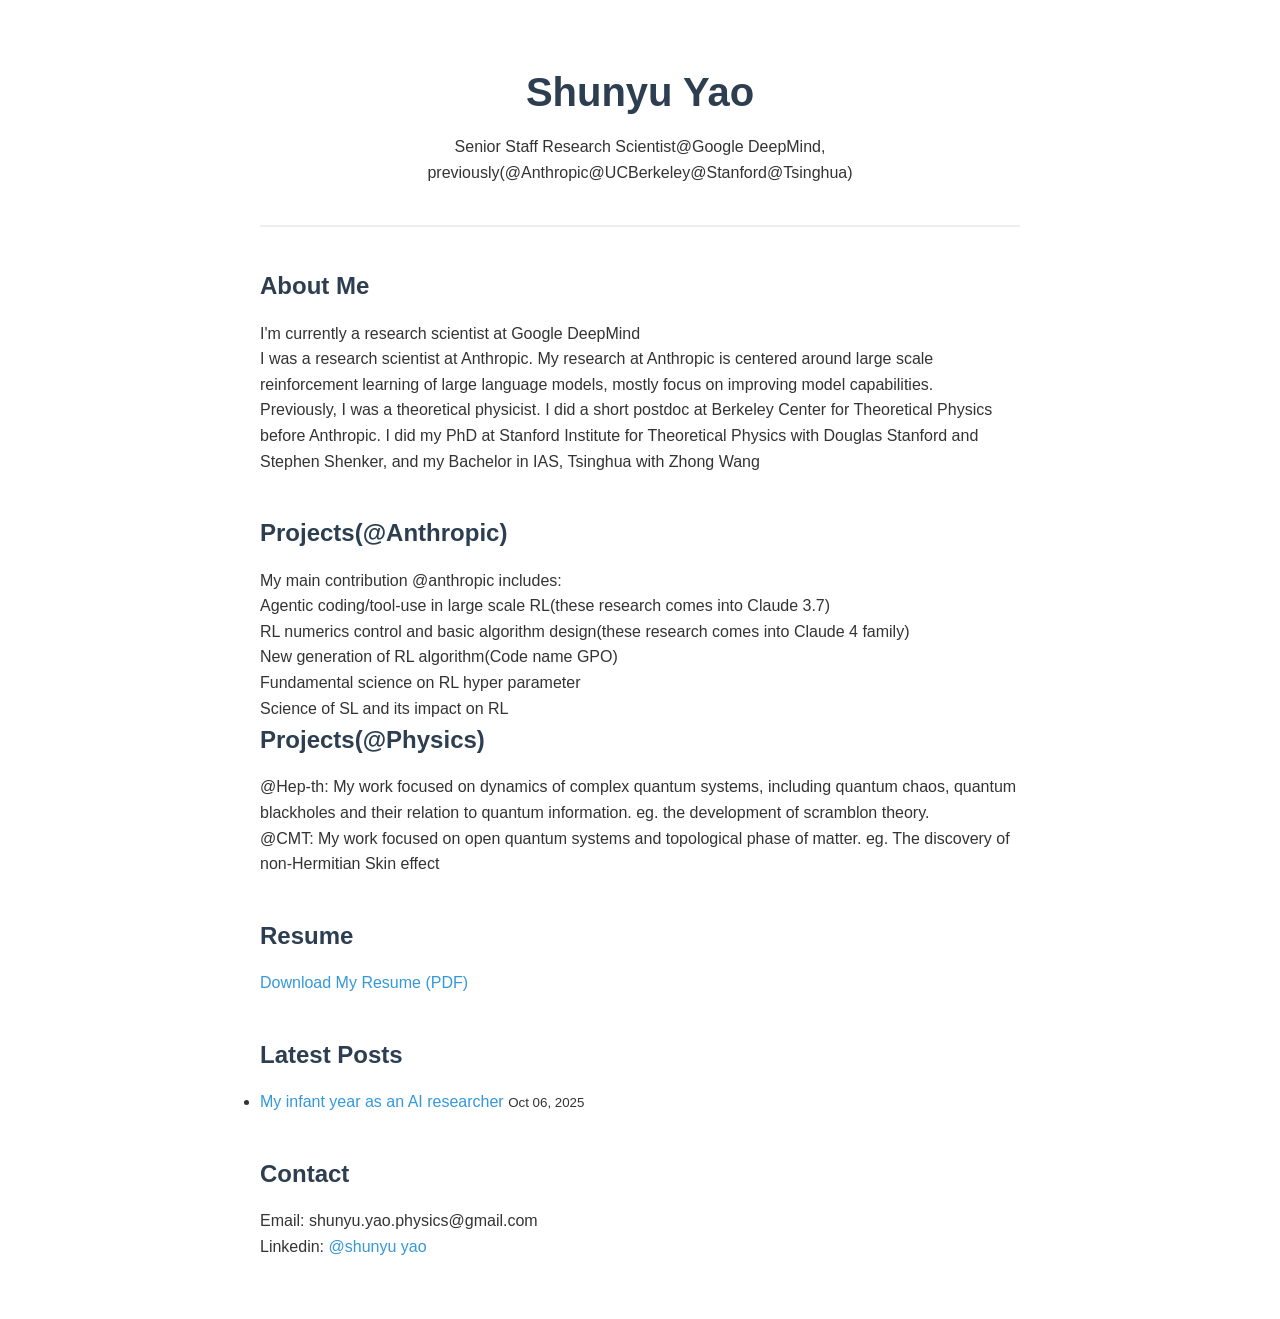
==== index.html @ c440a8b3 "Update index.html" ====
<!DOCTYPE html>
<html lang="en">
<head>
    <meta charset="UTF-8">
    <meta name="viewport" content="width=device-width, initial-scale=1.0">
    <title>Shunyu Yao - Personal Website</title>
    <link rel="stylesheet" href="style.css">
</head>
<body>
    <header>
        <h1>Shunyu Yao</h1>
        <p>Senior Staff Research Scientist@Google DeepMind, previously(@Anthropic@UCBerkeley@Stanford@Tsinghua)</p>
    </header>
    
    <main>
        <section id="about">
            <h2>About Me</h2>
            <p>I'm currently a research scientist at Google DeepMind </p>
            <p>I was a research scientist at Anthropic. My research at Anthropic is centered around large scale reinforcement learning of large language models, mostly focus on improving model capabilities. </p>
            <p>Previously, I was a theoretical physicist. I did a short postdoc at Berkeley Center for Theoretical Physics before Anthropic. I did my PhD at Stanford Institute for Theoretical Physics with Douglas Stanford and Stephen Shenker, and my Bachelor in IAS, Tsinghua with Zhong Wang </p>
        </section>
        
        <section id="projects">
            <h2>Projects(@Anthropic)</h2>
            <p>My main contribution @anthropic includes:</p>
            <p>Agentic coding/tool-use in large scale RL(these research comes into Claude 3.7)</p>
            <p>RL numerics control and basic algorithm design(these research comes into Claude 4 family)</p>
            <p>New generation of RL algorithm(Code name GPO)</p>
            <p>Fundamental science on RL hyper parameter</p>
            <p>Science of SL and its impact on RL</p>
            <h2>Projects(@Physics)</h2>
            <p>@Hep-th: My work focused on dynamics of complex quantum systems, including quantum chaos, quantum blackholes and their relation to quantum information. eg. the development of scramblon theory.</p>
            <p>@CMT: My work focused on open quantum systems and topological phase of matter. eg. The discovery of non-Hermitian Skin effect</p>
        </section>


        <section id="resume">
            <h2>Resume</h2>
            <p><a href="Shunyu_Yao_CV.pdf" download="Shunyu_Yao_CV.pdf">Download My Resume (PDF)</a></p>
        </section>

            <section id="blog">
  <h2>Latest Posts</h2>
  <ul>
    <li>
      <a href="posts/2025-10-06.html">My infant year as an AI researcher</a>
      <small>Oct 06, 2025</small>
    </li>
  </ul>
    </section>
        
        <section id="contact">
            <h2>Contact</h2>
            <p>Email: shunyu.yao.physics@gmail.com</p>
            <p>Linkedin: <a href="https://www.linkedin.com/in/shunyu-yao-204158285/">@shunyu yao</a></p>
        </section>
    </main>
</body>
</html>
---- style.css ----
* {
    margin: 0;
    padding: 0;
    box-sizing: border-box;
}

body {
    font-family: -apple-system, BlinkMacSystemFont, 'Segoe UI', Roboto, sans-serif;
    line-height: 1.6;
    color: #333;
    max-width: 800px;
    margin: 0 auto;
    padding: 20px;
}

header {
    text-align: center;
    margin-bottom: 40px;
    padding: 40px 0;
    border-bottom: 2px solid #eee;
}

header h1 {
    font-size: 2.5em;
    margin-bottom: 10px;
    color: #2c3e50;
}

section {
    margin-bottom: 40px;
}

section h2 {
    color: #2c3e50;
    margin-bottom: 15px;
    font-size: 1.5em;
}

a {
    color: #3498db;
    text-decoration: none;
}

a:hover {
    text-decoration: underline;
}
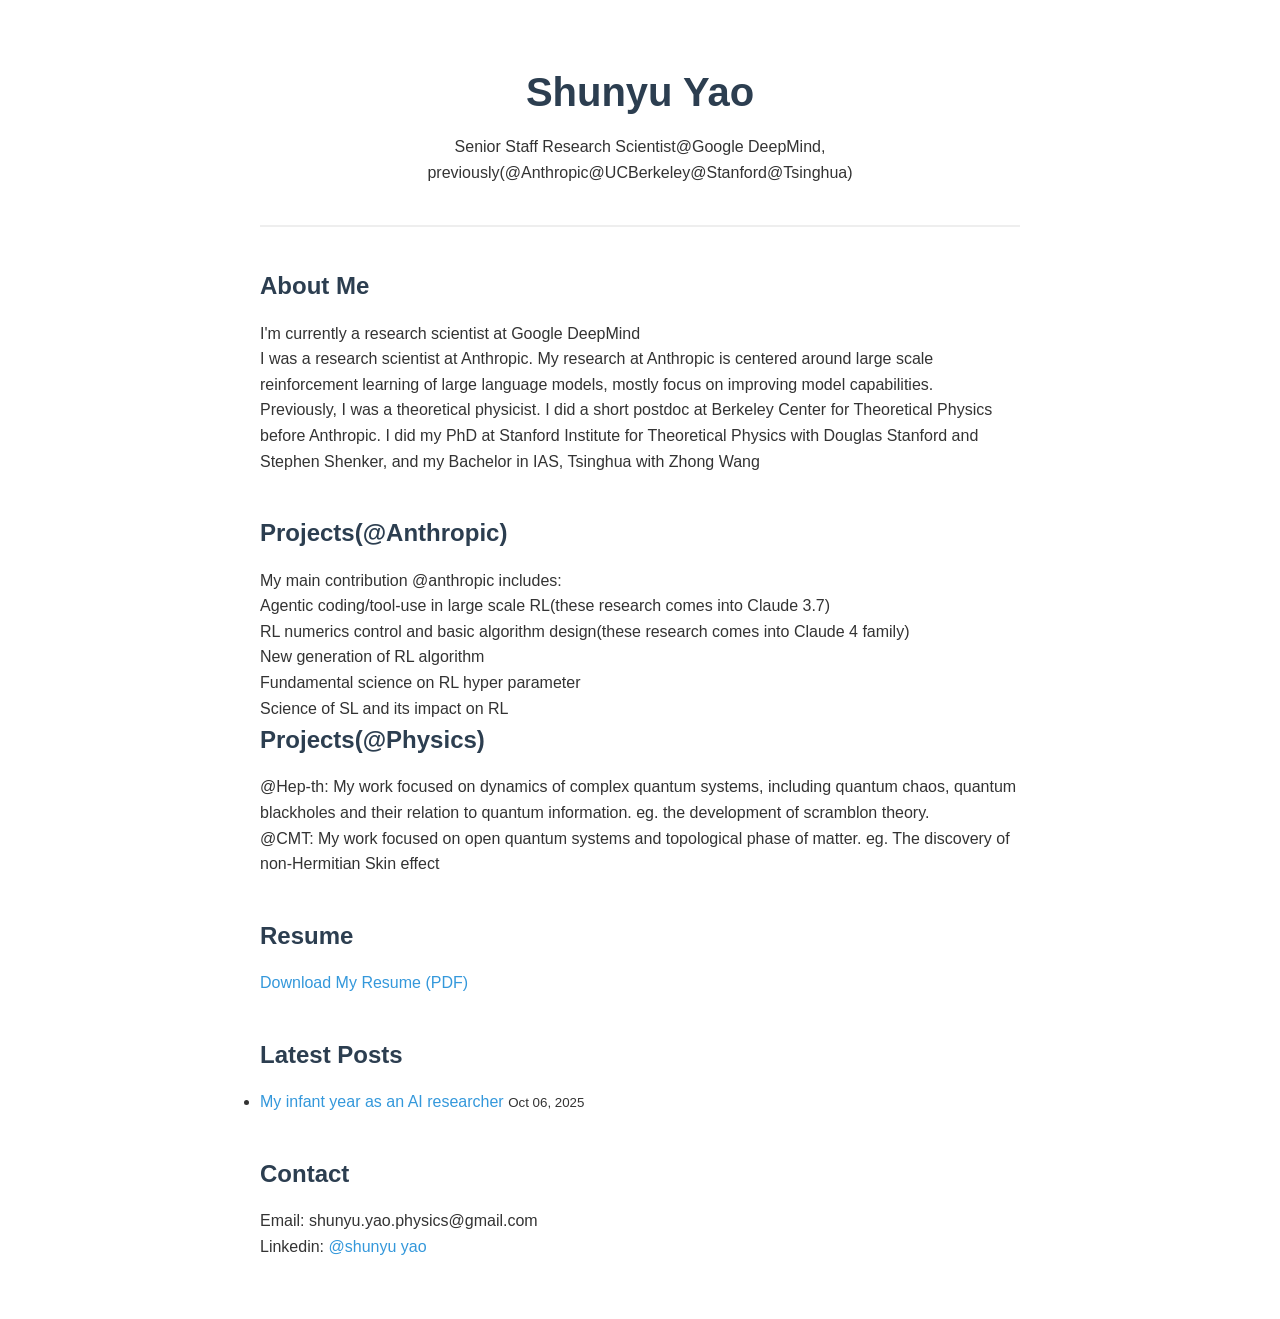
==== commit ef74bd08: "Update index.html" ====
--- a/index.html
+++ b/index.html
@@ -25,7 +25,7 @@
             <p>My main contribution @anthropic includes:</p>
             <p>Agentic coding/tool-use in large scale RL(these research comes into Claude 3.7)</p>
             <p>RL numerics control and basic algorithm design(these research comes into Claude 4 family)</p>
-            <p>New generation of RL algorithm(Code name GPO)</p>
+            <p>New generation of RL algorithm</p>
             <p>Fundamental science on RL hyper parameter</p>
             <p>Science of SL and its impact on RL</p>
             <h2>Projects(@Physics)</h2>
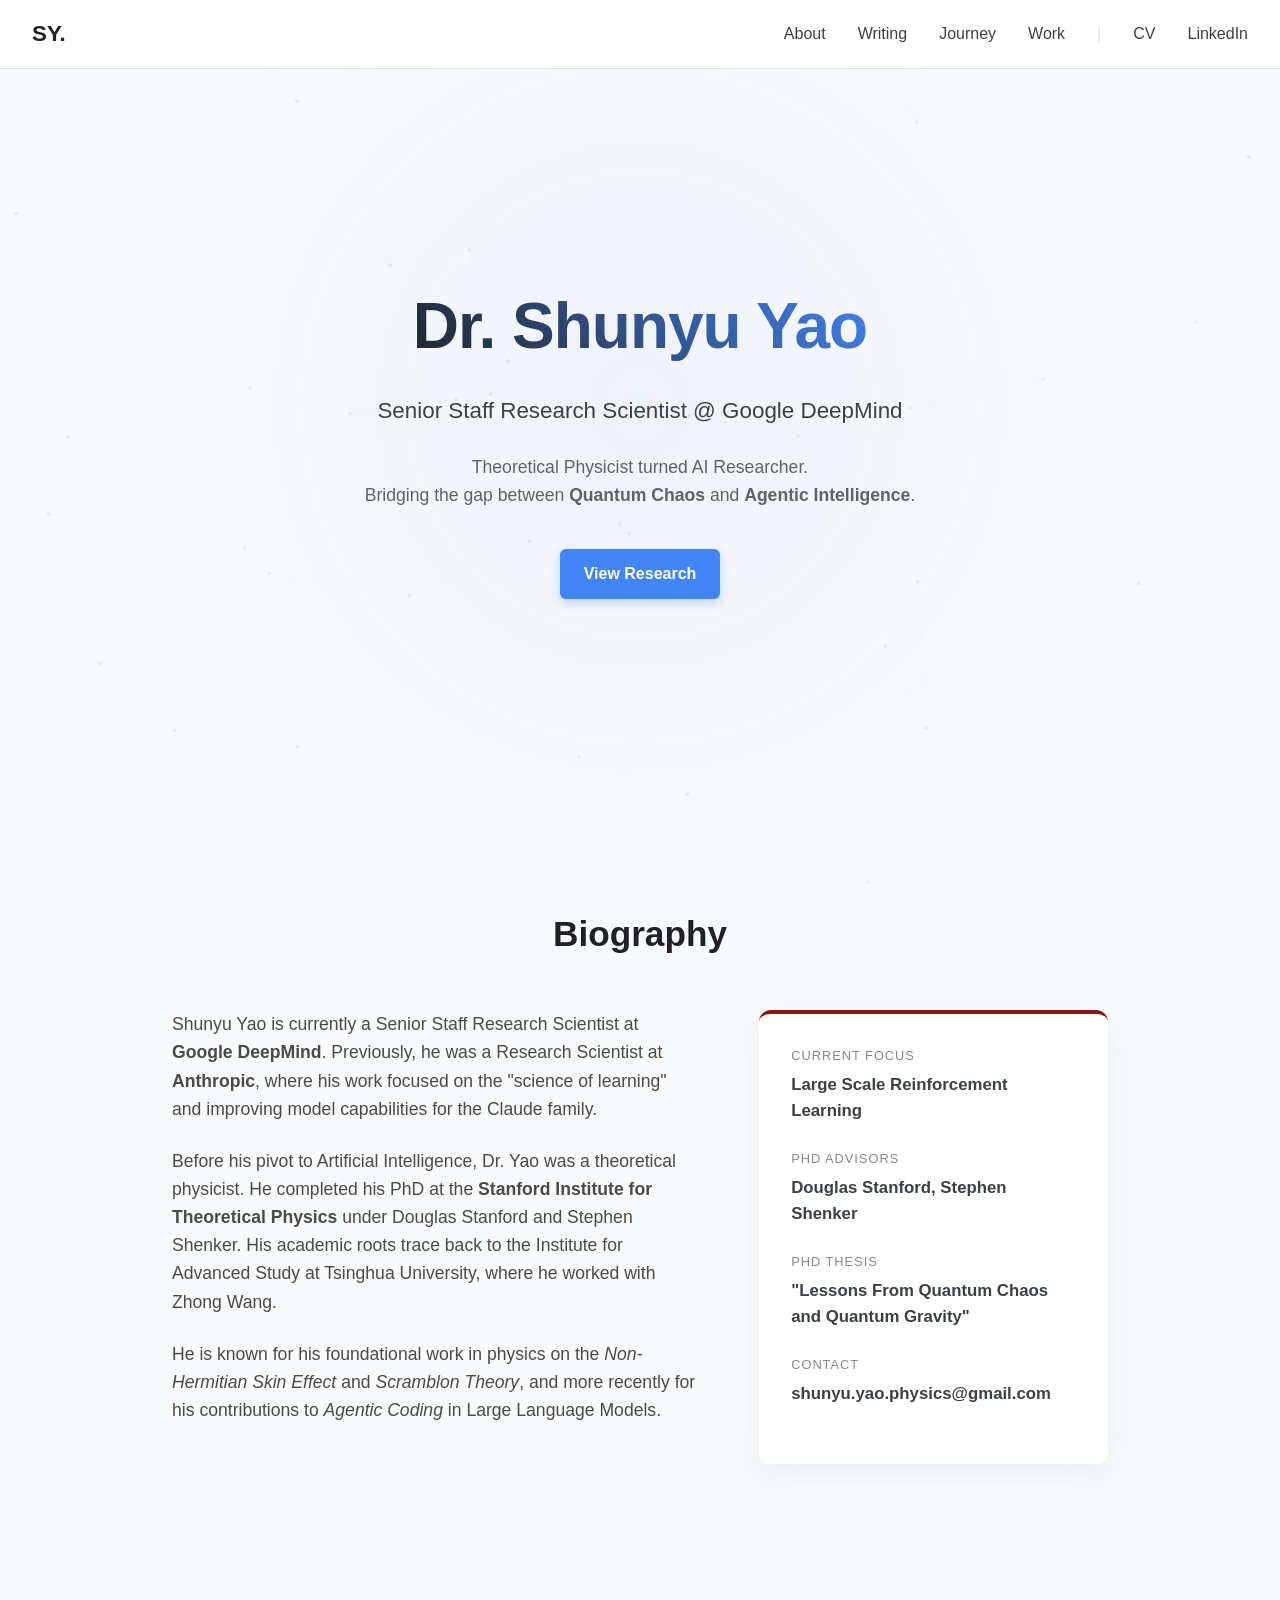
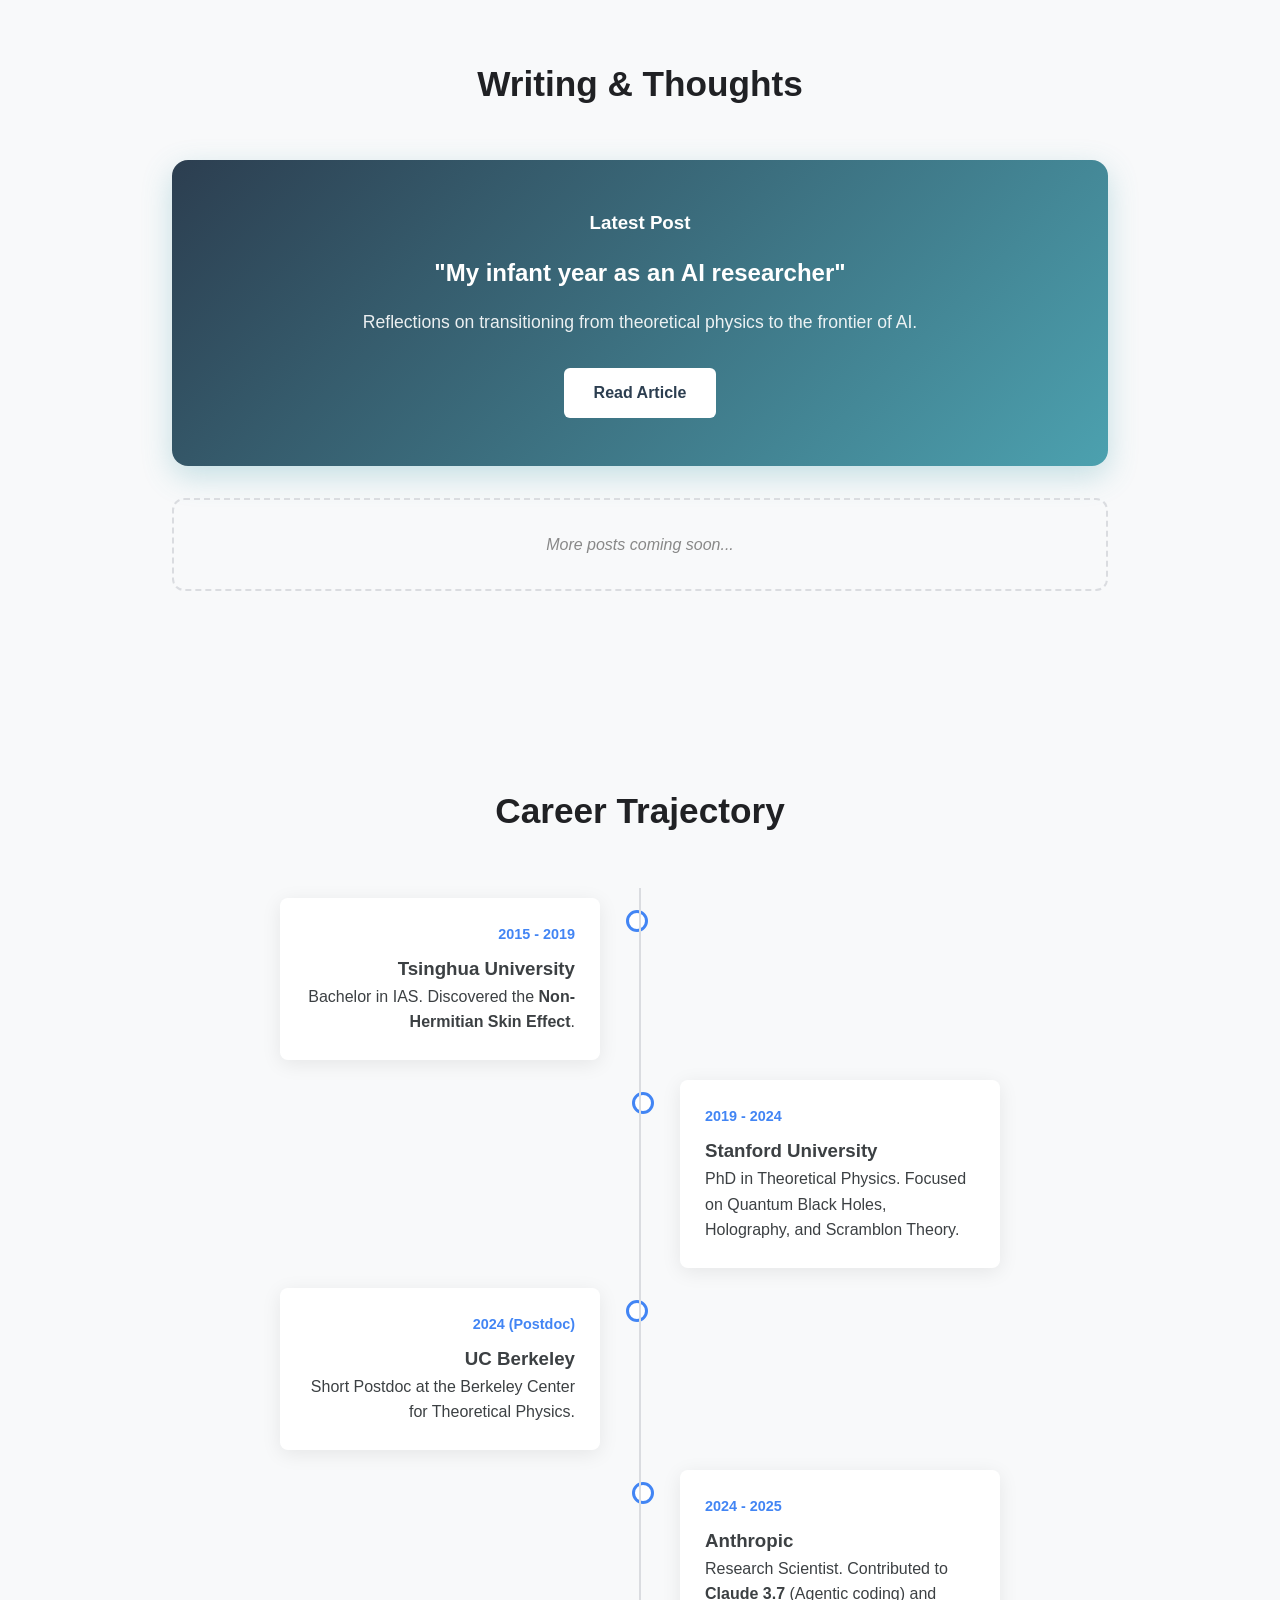
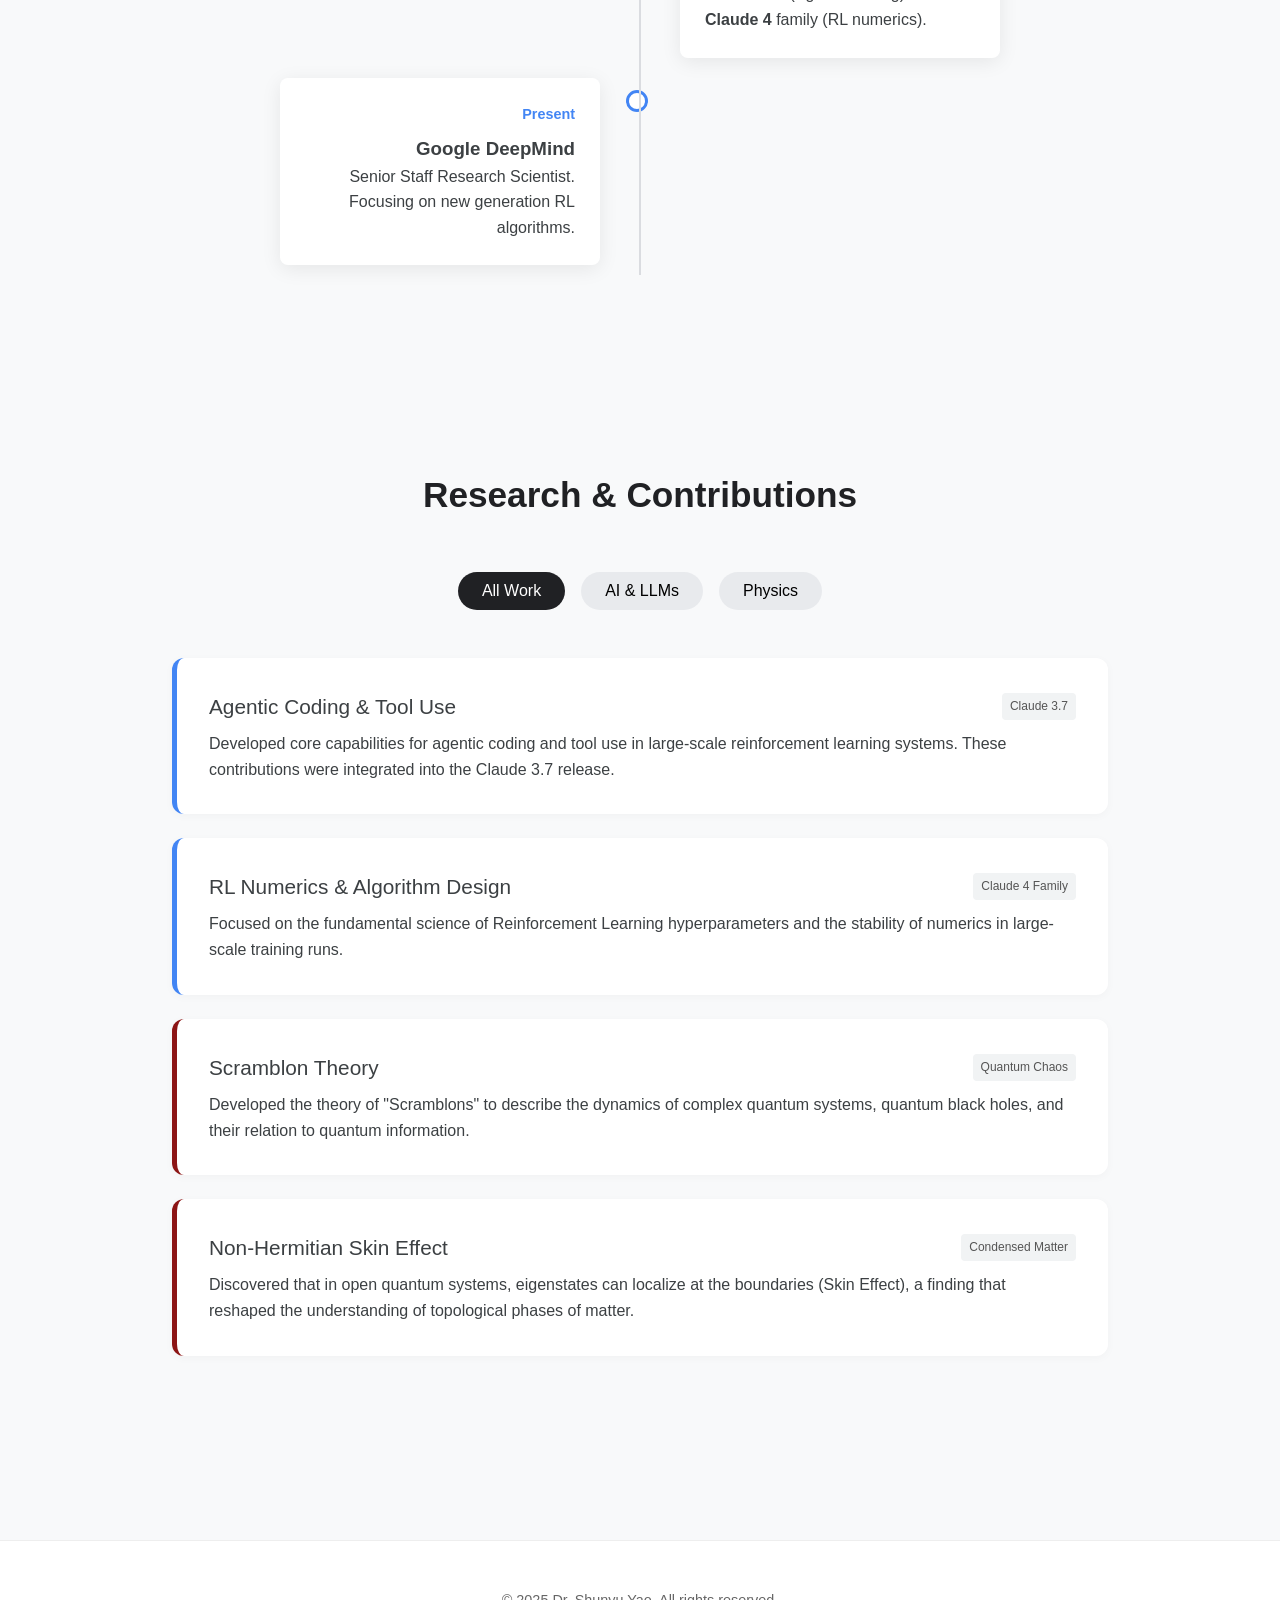
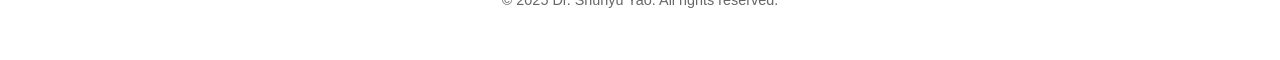
==== commit 72b99d27: "Update index.html" ====
--- a/index.html
+++ b/index.html
@@ -3,57 +3,636 @@
 <head>
     <meta charset="UTF-8">
     <meta name="viewport" content="width=device-width, initial-scale=1.0">
-    <title>Shunyu Yao - Personal Website</title>
-    <link rel="stylesheet" href="style.css">
+    <title>Dr. Shunyu Yao | Physicist & AI Researcher</title>
+    <style>
+        :root {
+            /* DeepMind/Google inspired palette mixed with Stanford Red */
+            --primary: #202124;
+            --accent: #4285F4; 
+            --stanford-red: #8C1515; 
+            --text: #3c4043;
+            --bg: #f8f9fa;
+            --card-bg: #ffffff;
+            --timeline-line: #dadce0;
+        }
+
+        * {
+            box-sizing: border-box;
+            margin: 0;
+            padding: 0;
+        }
+
+        html {
+            scroll-behavior: smooth;
+        }
+
+        body {
+            font-family: -apple-system, BlinkMacSystemFont, 'Segoe UI', Roboto, Oxygen, Ubuntu, Cantarell, sans-serif;
+            line-height: 1.6;
+            color: var(--text);
+            background-color: var(--bg);
+            overflow-x: hidden;
+        }
+
+        /* Canvas Background */
+        #quantum-canvas {
+            position: fixed;
+            top: 0;
+            left: 0;
+            width: 100%;
+            height: 100%;
+            z-index: -1;
+            opacity: 0.1;
+            pointer-events: none;
+        }
+
+        /* Navigation */
+        nav {
+            background: rgba(255, 255, 255, 0.95);
+            backdrop-filter: blur(10px);
+            position: fixed;
+            top: 0;
+            width: 100%;
+            z-index: 1000;
+            border-bottom: 1px solid rgba(0,0,0,0.1);
+            padding: 1rem 2rem;
+            display: flex;
+            justify-content: space-between;
+            align-items: center;
+        }
+
+        .logo {
+            font-size: 1.4rem;
+            font-weight: 700;
+            color: var(--primary);
+            text-decoration: none;
+        }
+
+        .nav-links {
+            display: flex;
+            gap: 2rem;
+            align-items: center;
+        }
+
+        .nav-links a {
+            text-decoration: none;
+            color: var(--text);
+            font-weight: 500;
+            transition: color 0.2s;
+            font-size: 1rem;
+        }
+
+        .nav-links a:hover {
+            color: var(--accent);
+        }
+
+        .nav-separator {
+            color: #ddd;
+            font-weight: 300;
+        }
+
+        /* Hero Section */
+        header {
+            min-height: 90vh;
+            display: flex;
+            flex-direction: column;
+            justify-content: center;
+            align-items: center;
+            text-align: center;
+            padding: 6rem 2rem 2rem;
+            background: radial-gradient(circle at 50% 50%, rgba(66, 133, 244, 0.05) 0%, transparent 60%);
+        }
+
+        h1 {
+            font-size: 4rem;
+            letter-spacing: -1px;
+            margin-bottom: 1rem;
+            color: var(--primary);
+            background: linear-gradient(45deg, var(--primary), var(--accent));
+            -webkit-background-clip: text;
+            -webkit-text-fill-color: transparent;
+        }
+
+        .subtitle {
+            font-size: 1.4rem;
+            color: var(--text);
+            margin-bottom: 1.5rem;
+            font-weight: 300;
+        }
+
+        .tagline {
+            max-width: 650px;
+            font-size: 1.1rem;
+            color: #5f6368;
+            margin-bottom: 2.5rem;
+        }
+
+        .hero-buttons {
+            display: flex;
+            gap: 1rem;
+        }
+
+        .btn {
+            padding: 12px 24px;
+            border-radius: 6px;
+            text-decoration: none;
+            font-weight: 600;
+            transition: transform 0.2s;
+            display: inline-block;
+        }
+
+        .btn-primary {
+            background: var(--accent);
+            color: white;
+            box-shadow: 0 4px 10px rgba(66, 133, 244, 0.3);
+        }
+
+        .btn:hover {
+            transform: translateY(-2px);
+        }
+
+        /* Section Styles */
+        section {
+            padding: 6rem 2rem;
+            max-width: 1000px;
+            margin: 0 auto;
+        }
+
+        h2 {
+            font-size: 2.2rem;
+            margin-bottom: 3rem;
+            text-align: center;
+            color: var(--primary);
+        }
+
+        /* About Grid */
+        .about-grid {
+            display: grid;
+            grid-template-columns: 1.2fr 0.8fr;
+            gap: 4rem;
+            align-items: start;
+        }
+
+        .bio-text p {
+            margin-bottom: 1.5rem;
+            font-size: 1.1rem;
+            color: #4a4a4a;
+        }
+
+        .info-card {
+            background: white;
+            padding: 2rem;
+            border-radius: 12px;
+            box-shadow: 0 10px 30px rgba(0,0,0,0.05);
+            border-top: 4px solid var(--stanford-red);
+        }
+
+        .info-item {
+            margin-bottom: 1.5rem;
+        }
+        
+        .info-label {
+            font-size: 0.8rem;
+            text-transform: uppercase;
+            letter-spacing: 1px;
+            color: #888;
+            margin-bottom: 0.3rem;
+        }
+
+        .info-value {
+            font-weight: 600;
+            font-size: 1.05rem;
+        }
+
+        /* Timeline */
+        .timeline {
+            position: relative;
+            max-width: 800px;
+            margin: 0 auto;
+        }
+
+        .timeline::after {
+            content: '';
+            position: absolute;
+            width: 2px;
+            background-color: var(--timeline-line);
+            top: 0;
+            bottom: 0;
+            left: 50%;
+            margin-left: -1px;
+        }
+
+        .timeline-item {
+            padding: 10px 40px;
+            position: relative;
+            width: 50%;
+            opacity: 0;
+            transform: translateY(20px);
+            transition: all 0.6s ease;
+        }
+
+        .timeline-item.visible { opacity: 1; transform: translateY(0); }
+        .timeline-item.left { left: 0; text-align: right; }
+        .timeline-item.right { left: 50%; }
+
+        .timeline-item::after {
+            content: '';
+            position: absolute;
+            width: 16px;
+            height: 16px;
+            right: -8px;
+            background-color: white;
+            border: 3px solid var(--accent);
+            top: 22px;
+            border-radius: 50%;
+            z-index: 1;
+        }
+
+        .timeline-item.right::after { left: -8px; }
+
+        .timeline-content {
+            padding: 25px;
+            background-color: white;
+            border-radius: 8px;
+            box-shadow: 0 4px 20px rgba(0,0,0,0.08);
+        }
+
+        .role-date {
+            color: var(--accent);
+            font-weight: 600;
+            font-size: 0.9rem;
+            margin-bottom: 0.5rem;
+            display: block;
+        }
+
+        /* Research Tabs */
+        .research-tabs {
+            display: flex;
+            justify-content: center;
+            gap: 1rem;
+            margin-bottom: 3rem;
+        }
+
+        .tab-btn {
+            padding: 10px 24px;
+            border: none;
+            background: #e8eaed;
+            border-radius: 20px;
+            cursor: pointer;
+            font-size: 1rem;
+            font-weight: 500;
+            transition: all 0.3s;
+        }
+
+        .tab-btn.active {
+            background: var(--primary);
+            color: white;
+        }
+
+        .project-card {
+            background: white;
+            padding: 2rem;
+            margin-bottom: 1.5rem;
+            border-radius: 12px;
+            box-shadow: 0 2px 10px rgba(0,0,0,0.03);
+            display: none;
+            animation: fadeIn 0.4s ease;
+            border-left: 5px solid transparent;
+        }
+
+        .project-card[data-type="ai"] { border-color: var(--accent); }
+        .project-card[data-type="physics"] { border-color: var(--stanford-red); }
+
+        .project-card.show { display: block; }
+
+        .project-title {
+            font-size: 1.3rem;
+            margin-bottom: 0.5rem;
+            display: flex;
+            justify-content: space-between;
+            align-items: center;
+        }
+
+        .tech-tag {
+            font-size: 0.75rem;
+            padding: 4px 8px;
+            background: #f1f3f4;
+            border-radius: 4px;
+            color: #555;
+        }
+
+        /* Writing Section Styles */
+        .blog-container {
+            display: grid;
+            grid-template-columns: 1fr;
+            gap: 2rem;
+        }
+
+        .latest-post-feature {
+            background: linear-gradient(135deg, #2c3e50, #4ca1af);
+            color: white;
+            padding: 3rem;
+            border-radius: 16px;
+            text-align: center;
+            box-shadow: 0 10px 30px rgba(76, 161, 175, 0.3);
+            transition: transform 0.3s;
+        }
+        
+        .latest-post-feature:hover {
+            transform: translateY(-5px);
+        }
+
+        .blog-placeholder {
+            padding: 2rem;
+            border: 2px dashed #dadce0;
+            border-radius: 12px;
+            text-align: center;
+            color: #888;
+            font-style: italic;
+        }
+
+        @keyframes fadeIn {
+            from { opacity: 0; transform: translateY(10px); }
+            to { opacity: 1; transform: translateY(0); }
+        }
+
+        footer {
+            text-align: center;
+            padding: 3rem;
+            color: #666;
+            font-size: 0.9rem;
+            background: white;
+            margin-top: 4rem;
+            border-top: 1px solid #eee;
+        }
+
+        @media screen and (max-width: 768px) {
+            .timeline::after { left: 31px; }
+            .timeline-item { width: 100%; padding-left: 70px; padding-right: 20px; }
+            .timeline-item::after { left: 23px; }
+            .timeline-item.left { text-align: left; }
+            .about-grid { grid-template-columns: 1fr; }
+            h1 { font-size: 2.5rem; }
+            .nav-links { gap: 1.2rem; font-size: 0.9rem; }
+        }
+    </style>
 </head>
 <body>
+
+    <canvas id="quantum-canvas"></canvas>
+
+    <nav>
+        <a href="#" class="logo">SY.</a>
+        <div class="nav-links">
+            <a href="#about">About</a>
+            <a href="#writing">Writing</a>
+            <a href="#timeline">Journey</a>
+            <a href="#research">Work</a>
+            <span class="nav-separator">|</span>
+            <a href="#" target="_blank">CV</a>
+            <a href="#" target="_blank">LinkedIn</a>
+        </div>
+    </nav>
+
     <header>
-        <h1>Shunyu Yao</h1>
-        <p>Senior Staff Research Scientist@Google DeepMind, previously(@Anthropic@UCBerkeley@Stanford@Tsinghua)</p>
+        <h1>Dr. Shunyu Yao</h1>
+        <div class="subtitle">Senior Staff Research Scientist @ Google DeepMind</div>
+        <p class="tagline">
+            Theoretical Physicist turned AI Researcher.<br>
+            Bridging the gap between <strong>Quantum Chaos</strong> and <strong>Agentic Intelligence</strong>.
+        </p>
+        <div class="hero-buttons">
+            <a href="#research" class="btn btn-primary">View Research</a>
+        </div>
     </header>
-    
-    <main>
-        <section id="about">
-            <h2>About Me</h2>
-            <p>I'm currently a research scientist at Google DeepMind </p>
-            <p>I was a research scientist at Anthropic. My research at Anthropic is centered around large scale reinforcement learning of large language models, mostly focus on improving model capabilities. </p>
-            <p>Previously, I was a theoretical physicist. I did a short postdoc at Berkeley Center for Theoretical Physics before Anthropic. I did my PhD at Stanford Institute for Theoretical Physics with Douglas Stanford and Stephen Shenker, and my Bachelor in IAS, Tsinghua with Zhong Wang </p>
-        </section>
+
+    <section id="about">
+        <h2>Biography</h2>
+        <div class="about-grid">
+            <div class="bio-text">
+                <p>
+                    Shunyu Yao is currently a Senior Staff Research Scientist at <strong>Google DeepMind</strong>. Previously, he was a Research Scientist at <strong>Anthropic</strong>, where his work focused on the "science of learning" and improving model capabilities for the Claude family.
+                </p>
+                <p>
+                    Before his pivot to Artificial Intelligence, Dr. Yao was a theoretical physicist. He completed his PhD at the <strong>Stanford Institute for Theoretical Physics</strong> under Douglas Stanford and Stephen Shenker. His academic roots trace back to the Institute for Advanced Study at Tsinghua University, where he worked with Zhong Wang.
+                </p>
+                <p>
+                    He is known for his foundational work in physics on the <em>Non-Hermitian Skin Effect</em> and <em>Scramblon Theory</em>, and more recently for his contributions to <em>Agentic Coding</em> in Large Language Models.
+                </p>
+            </div>
+            <div class="info-card">
+                <div class="info-item">
+                    <div class="info-label">Current Focus</div>
+                    <div class="info-value">Large Scale Reinforcement Learning</div>
+                </div>
+                <div class="info-item">
+                    <div class="info-label">PhD Advisors</div>
+                    <div class="info-value">Douglas Stanford, Stephen Shenker</div>
+                </div>
+                <div class="info-item">
+                    <div class="info-label">PhD Thesis</div>
+                    <div class="info-value">"Lessons From Quantum Chaos and Quantum Gravity"</div>
+                </div>
+                <div class="info-item">
+                    <div class="info-label">Contact</div>
+                    <div class="info-value">shunyu.yao.physics@gmail.com</div>
+                </div>
+            </div>
+        </div>
+    </section>
+
+    <section id="writing">
+        <h2>Writing & Thoughts</h2>
+        <div class="blog-container">
+            <div class="latest-post-feature">
+                <h3 style="margin-bottom: 1rem;">Latest Post</h3>
+                <p style="font-size: 1.5rem; font-weight: 600; margin-bottom: 1rem;">"My infant year as an AI researcher"</p>
+                <p style="font-size: 1.1rem; opacity: 0.9; margin-bottom: 2rem;">Reflections on transitioning from theoretical physics to the frontier of AI.</p>
+                <a href="#" class="btn" style="background: white; color: #2c3e50; padding: 12px 30px;">Read Article</a>
+            </div>
+
+            <div class="blog-placeholder">
+                More posts coming soon...
+            </div>
+        </div>
+    </section>
+
+    <section id="timeline">
+        <h2>Career Trajectory</h2>
+        <div class="timeline">
+            <div class="timeline-item left">
+                <div class="timeline-content">
+                    <span class="role-date">2015 - 2019</span>
+                    <h3>Tsinghua University</h3>
+                    <p>Bachelor in IAS. Discovered the <strong>Non-Hermitian Skin Effect</strong>.</p>
+                </div>
+            </div>
+            <div class="timeline-item right">
+                <div class="timeline-content">
+                    <span class="role-date">2019 - 2024</span>
+                    <h3>Stanford University</h3>
+                    <p>PhD in Theoretical Physics. Focused on Quantum Black Holes, Holography, and Scramblon Theory.</p>
+                </div>
+            </div>
+            <div class="timeline-item left">
+                <div class="timeline-content">
+                    <span class="role-date">2024 (Postdoc)</span>
+                    <h3>UC Berkeley</h3>
+                    <p>Short Postdoc at the Berkeley Center for Theoretical Physics.</p>
+                </div>
+            </div>
+            <div class="timeline-item right">
+                <div class="timeline-content">
+                    <span class="role-date">2024 - 2025</span>
+                    <h3>Anthropic</h3>
+                    <p>Research Scientist. Contributed to <strong>Claude 3.7</strong> (Agentic coding) and <strong>Claude 4</strong> family (RL numerics).</p>
+                </div>
+            </div>
+            <div class="timeline-item left">
+                <div class="timeline-content">
+                    <span class="role-date">Present</span>
+                    <h3>Google DeepMind</h3>
+                    <p>Senior Staff Research Scientist. Focusing on new generation RL algorithms.</p>
+                </div>
+            </div>
+        </div>
+    </section>
+
+    <section id="research">
+        <h2>Research & Contributions</h2>
         
-        <section id="projects">
-            <h2>Projects(@Anthropic)</h2>
-            <p>My main contribution @anthropic includes:</p>
-            <p>Agentic coding/tool-use in large scale RL(these research comes into Claude 3.7)</p>
-            <p>RL numerics control and basic algorithm design(these research comes into Claude 4 family)</p>
-            <p>New generation of RL algorithm</p>
-            <p>Fundamental science on RL hyper parameter</p>
-            <p>Science of SL and its impact on RL</p>
-            <h2>Projects(@Physics)</h2>
-            <p>@Hep-th: My work focused on dynamics of complex quantum systems, including quantum chaos, quantum blackholes and their relation to quantum information. eg. the development of scramblon theory.</p>
-            <p>@CMT: My work focused on open quantum systems and topological phase of matter. eg. The discovery of non-Hermitian Skin effect</p>
-        </section>
-
-
-        <section id="resume">
-            <h2>Resume</h2>
-            <p><a href="Shunyu_Yao_CV.pdf" download="Shunyu_Yao_CV.pdf">Download My Resume (PDF)</a></p>
-        </section>
-
-            <section id="blog">
-  <h2>Latest Posts</h2>
-  <ul>
-    <li>
-      <a href="posts/2025-10-06.html">My infant year as an AI researcher</a>
-      <small>Oct 06, 2025</small>
-    </li>
-  </ul>
+        <div class="research-tabs">
+            <button class="tab-btn active" onclick="filterProjects('all')">All Work</button>
+            <button class="tab-btn" onclick="filterProjects('ai')">AI & LLMs</button>
+            <button class="tab-btn" onclick="filterProjects('physics')">Physics</button>
+        </div>
+
+        <div id="projects-container">
+            <div class="project-card show" data-type="ai">
+                <div class="project-title">
+                    Agentic Coding & Tool Use <span class="tech-tag">Claude 3.7</span>
+                </div>
+                <p>Developed core capabilities for agentic coding and tool use in large-scale reinforcement learning systems. These contributions were integrated into the Claude 3.7 release.</p>
+            </div>
+
+            <div class="project-card show" data-type="ai">
+                <div class="project-title">
+                    RL Numerics & Algorithm Design <span class="tech-tag">Claude 4 Family</span>
+                </div>
+                <p>Focused on the fundamental science of Reinforcement Learning hyperparameters and the stability of numerics in large-scale training runs.</p>
+            </div>
+
+            <div class="project-card show" data-type="physics">
+                <div class="project-title">
+                    Scramblon Theory <span class="tech-tag">Quantum Chaos</span>
+                </div>
+                <p>Developed the theory of "Scramblons" to describe the dynamics of complex quantum systems, quantum black holes, and their relation to quantum information.</p>
+            </div>
+
+            <div class="project-card show" data-type="physics">
+                <div class="project-title">
+                    Non-Hermitian Skin Effect <span class="tech-tag">Condensed Matter</span>
+                </div>
+                <p>Discovered that in open quantum systems, eigenstates can localize at the boundaries (Skin Effect), a finding that reshaped the understanding of topological phases of matter.</p>
+            </div>
+        </div>
     </section>
-        
-        <section id="contact">
-            <h2>Contact</h2>
-            <p>Email: shunyu.yao.physics@gmail.com</p>
-            <p>Linkedin: <a href="https://www.linkedin.com/in/shunyu-yao-204158285/">@shunyu yao</a></p>
-        </section>
-    </main>
+
+    <footer>
+        <p>© 2025 Dr. Shunyu Yao. All rights reserved.</p>
+    </footer>
+
+    <script>
+        // Timeline Animation
+        const observer = new IntersectionObserver((entries) => {
+            entries.forEach(entry => {
+                if (entry.isIntersecting) {
+                    entry.target.classList.add('visible');
+                }
+            });
+        }, { threshold: 0.15 });
+
+        document.querySelectorAll('.timeline-item').forEach(el => observer.observe(el));
+
+        // Research Filter
+        function filterProjects(type) {
+            const cards = document.querySelectorAll('.project-card');
+            const buttons = document.querySelectorAll('.tab-btn');
+            
+            buttons.forEach(btn => btn.classList.remove('active'));
+            event.target.classList.add('active');
+
+            cards.forEach(card => {
+                if (type === 'all' || card.getAttribute('data-type') === type) {
+                    card.style.display = 'block';
+                    setTimeout(() => card.style.opacity = 1, 50);
+                } else {
+                    card.style.display = 'none';
+                    card.style.opacity = 0;
+                }
+            });
+        }
+
+        // Background Particles (Subtle Neural/Quantum Network)
+        const canvas = document.getElementById('quantum-canvas');
+        const ctx = canvas.getContext('2d');
+        let w, h, particles = [];
+
+        function resize() {
+            w = canvas.width = window.innerWidth;
+            h = canvas.height = window.innerHeight;
+        }
+
+        class Particle {
+            constructor() {
+                this.x = Math.random() * w;
+                this.y = Math.random() * h;
+                this.vx = (Math.random() - 0.5) * 0.3;
+                this.vy = (Math.random() - 0.5) * 0.3;
+            }
+            update() {
+                this.x += this.vx;
+                this.y += this.vy;
+                if(this.x < 0 || this.x > w) this.vx *= -1;
+                if(this.y < 0 || this.y > h) this.vy *= -1;
+            }
+        }
+
+        function init() {
+            particles = new Array(40).fill().map(() => new Particle());
+        }
+
+        function animate() {
+            ctx.clearRect(0, 0, w, h);
+            ctx.fillStyle = '#4285F4';
+            ctx.strokeStyle = 'rgba(66, 133, 244, 0.15)';
+            
+            particles.forEach((p, i) => {
+                p.update();
+                ctx.beginPath();
+                ctx.arc(p.x, p.y, 2, 0, Math.PI * 2);
+                ctx.fill();
+                
+                // Connect particles
+                for(let j=i+1; j<particles.length; j++) {
+                    const p2 = particles[j];
+                    const d = Math.hypot(p.x - p2.x, p.y - p2.y);
+                    if(d < 150) {
+                        ctx.beginPath();
+                        ctx.moveTo(p.x, p.y);
+                        ctx.lineTo(p2.x, p2.y);
+                        ctx.stroke();
+                    }
+                }
+            });
+            requestAnimationFrame(animate);
+        }
+
+        window.addEventListener('resize', resize);
+        resize();
+        init();
+        animate();
+    </script>
 </body>
 </html>
+
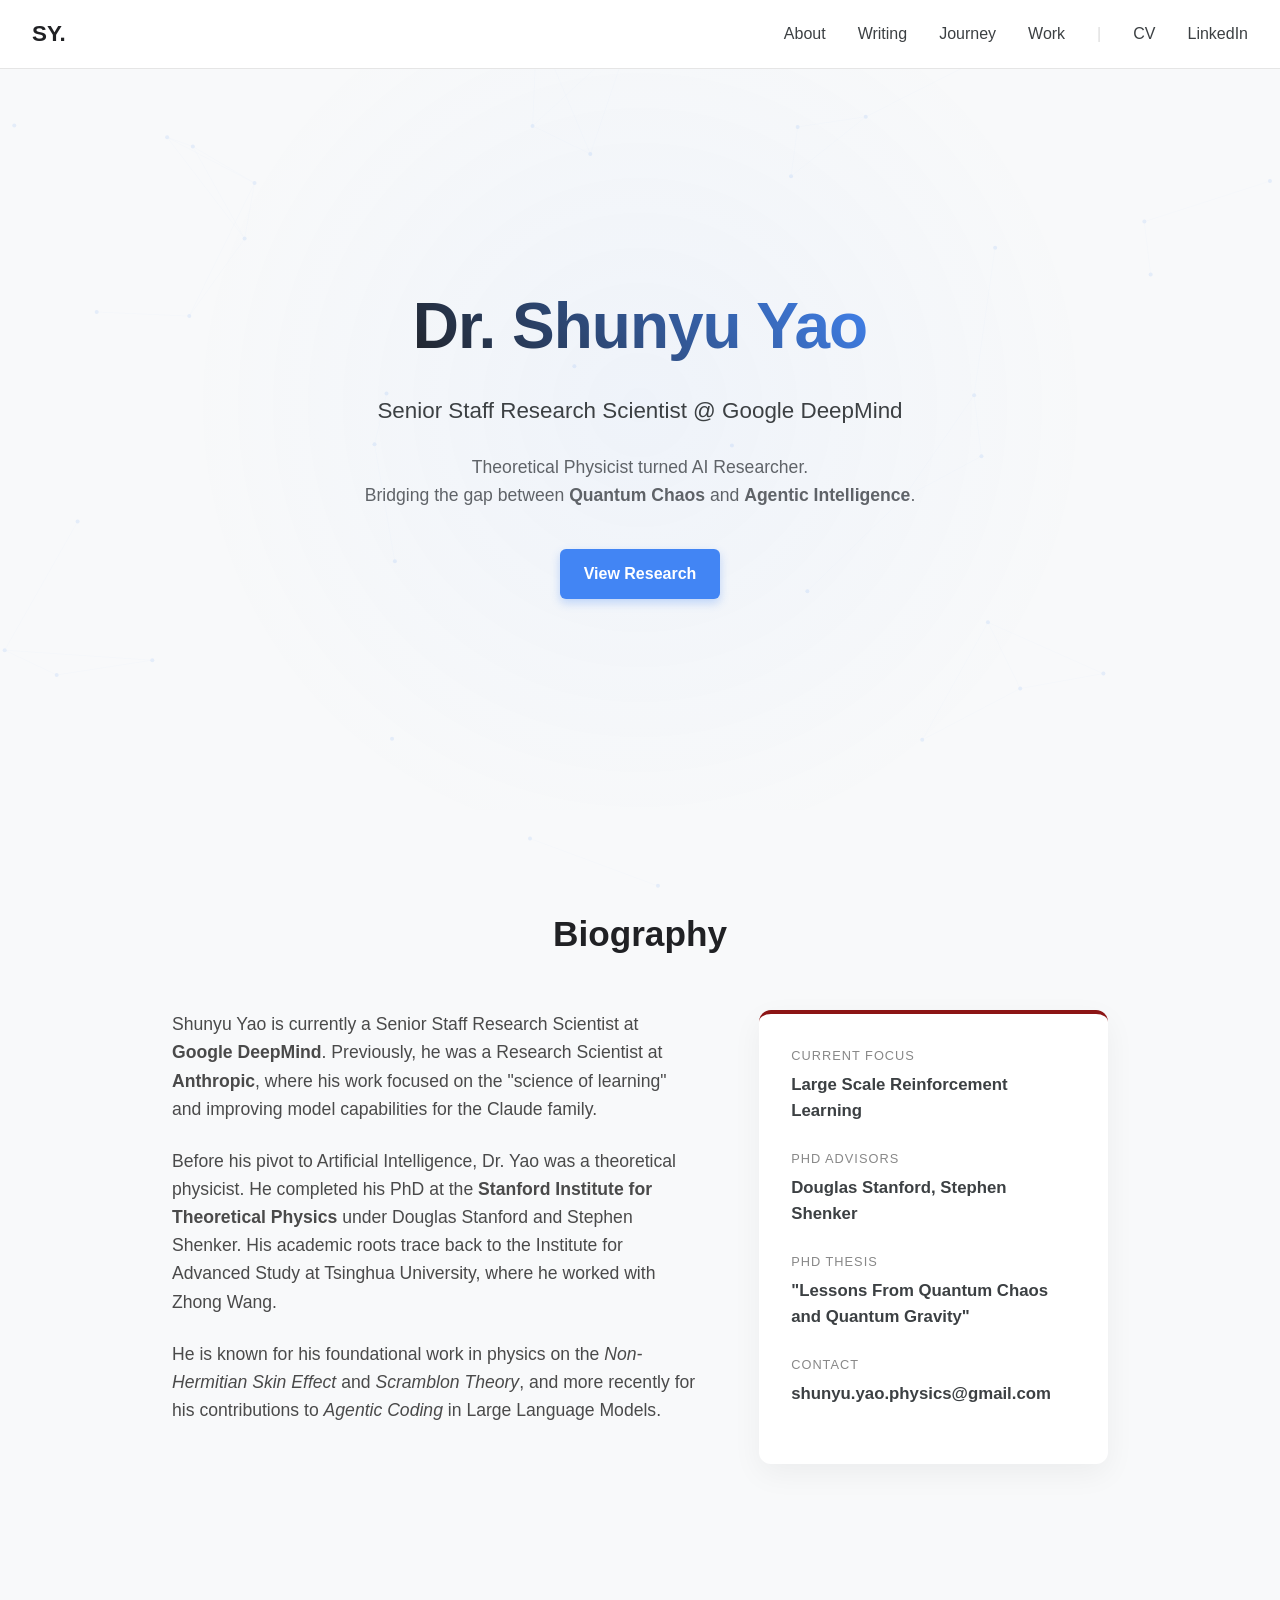
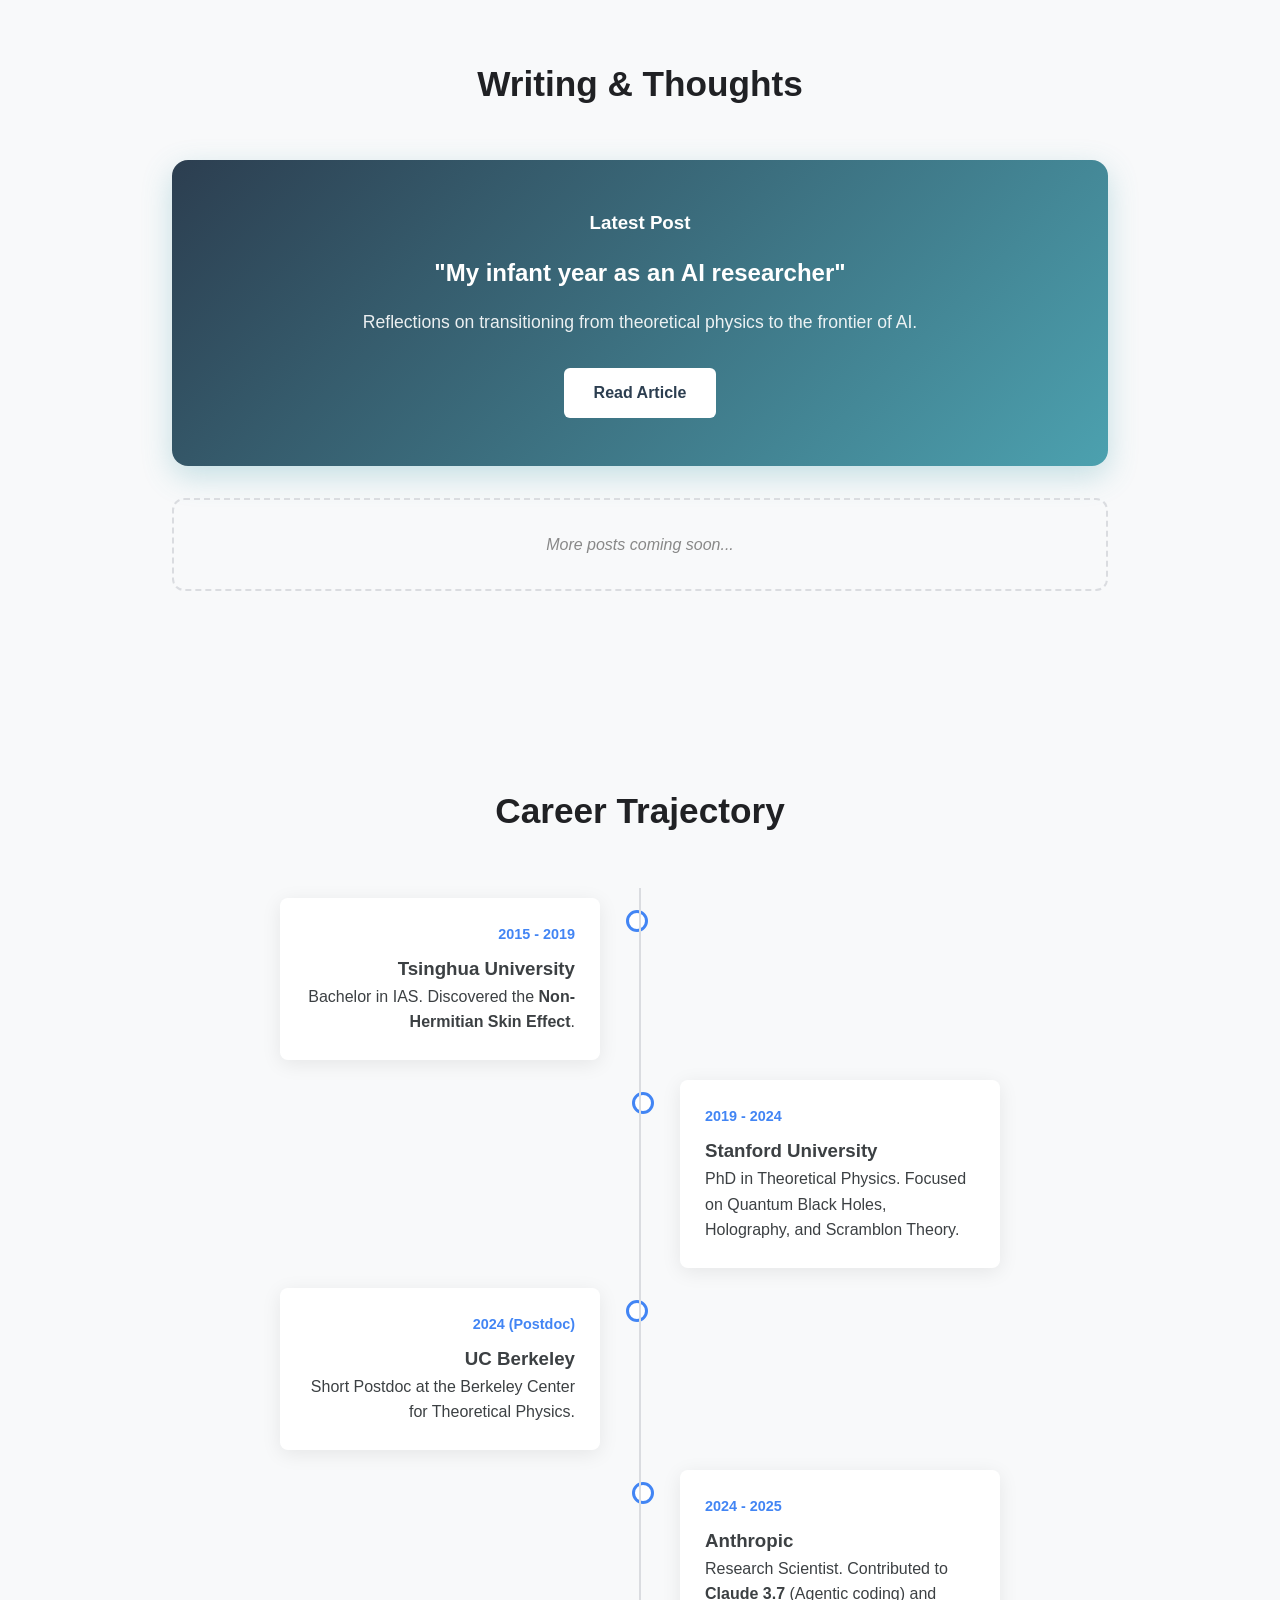
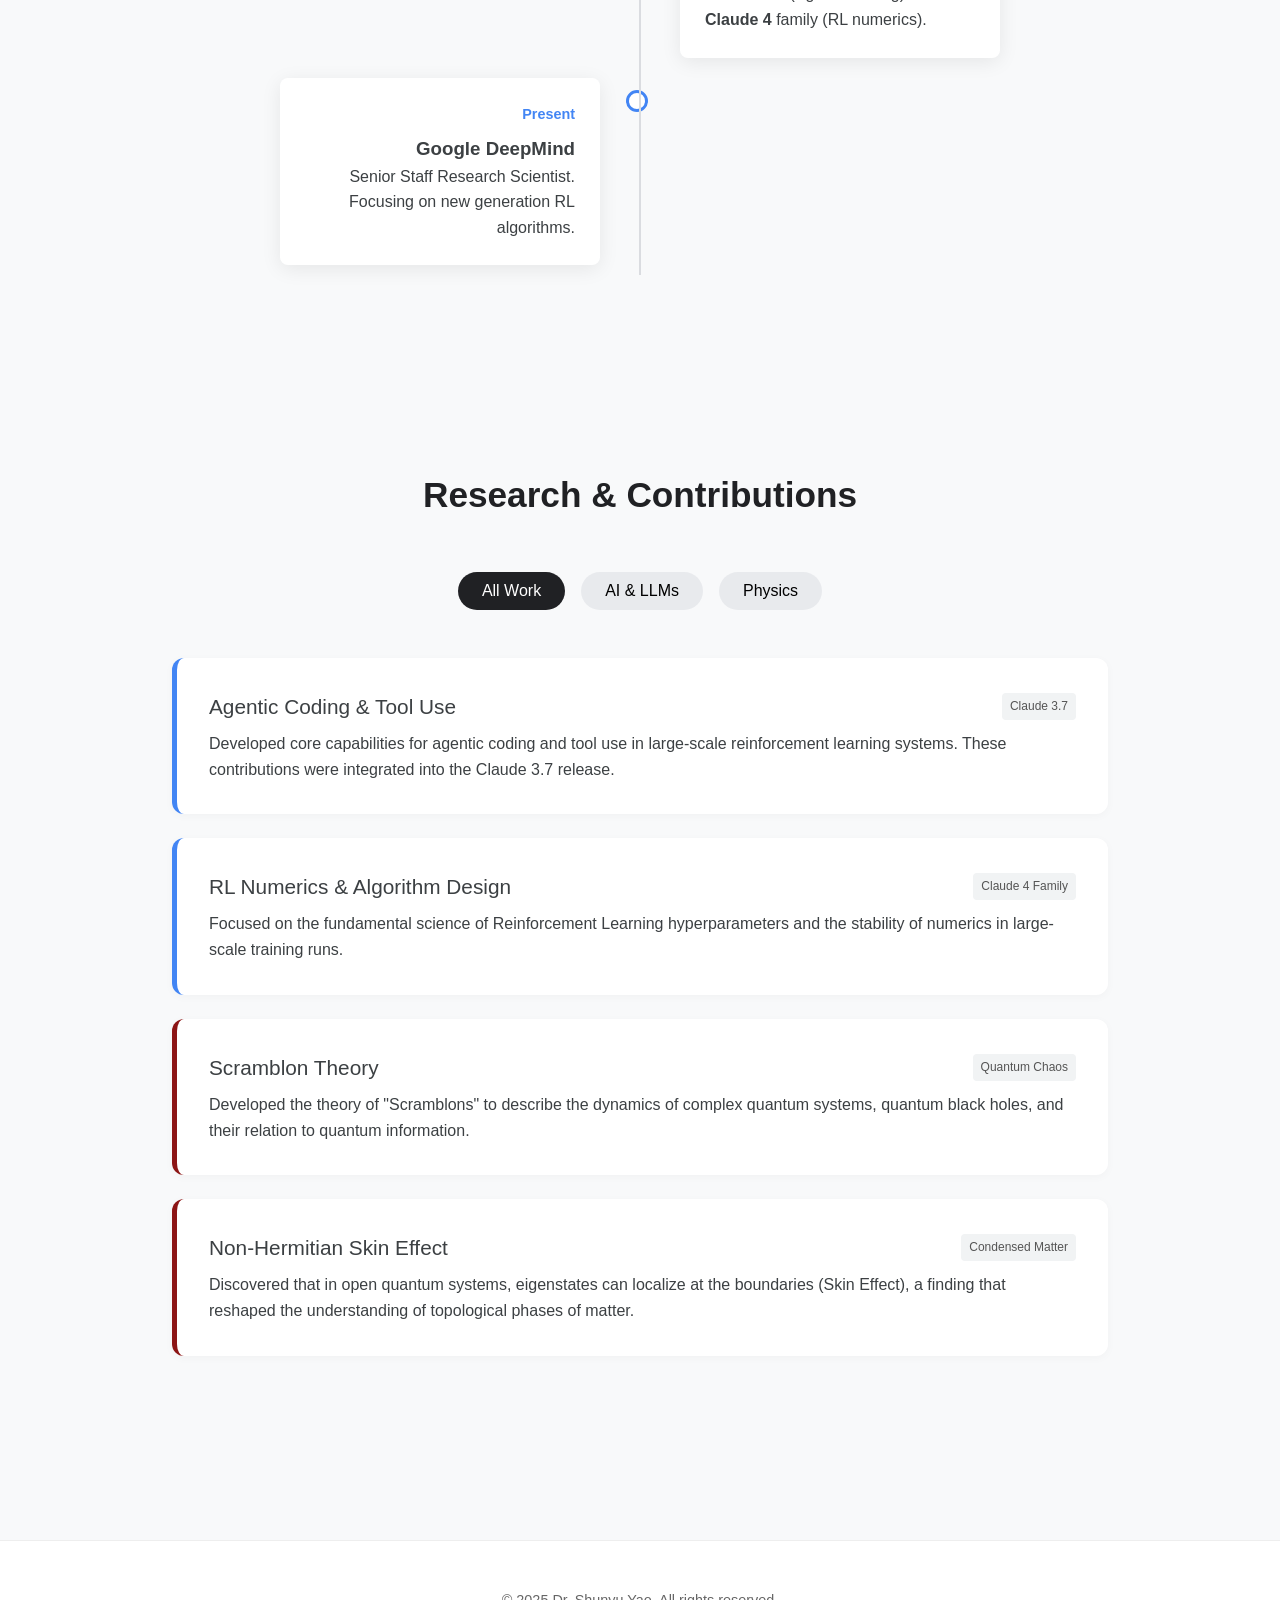
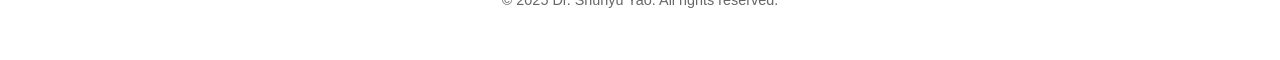
==== commit 8cd4e7ea: "Update index.html" ====
--- a/index.html
+++ b/index.html
@@ -389,8 +389,8 @@
             <a href="#timeline">Journey</a>
             <a href="#research">Work</a>
             <span class="nav-separator">|</span>
-            <a href="#" target="_blank">CV</a>
-            <a href="#" target="_blank">LinkedIn</a>
+            <a href="#" target="Shunyu_Yao_CV.pdf">CV</a>
+            <a href="#" target="https://www.linkedin.com/in/shunyu-yao-204158285/">LinkedIn</a>
         </div>
     </nav>
 
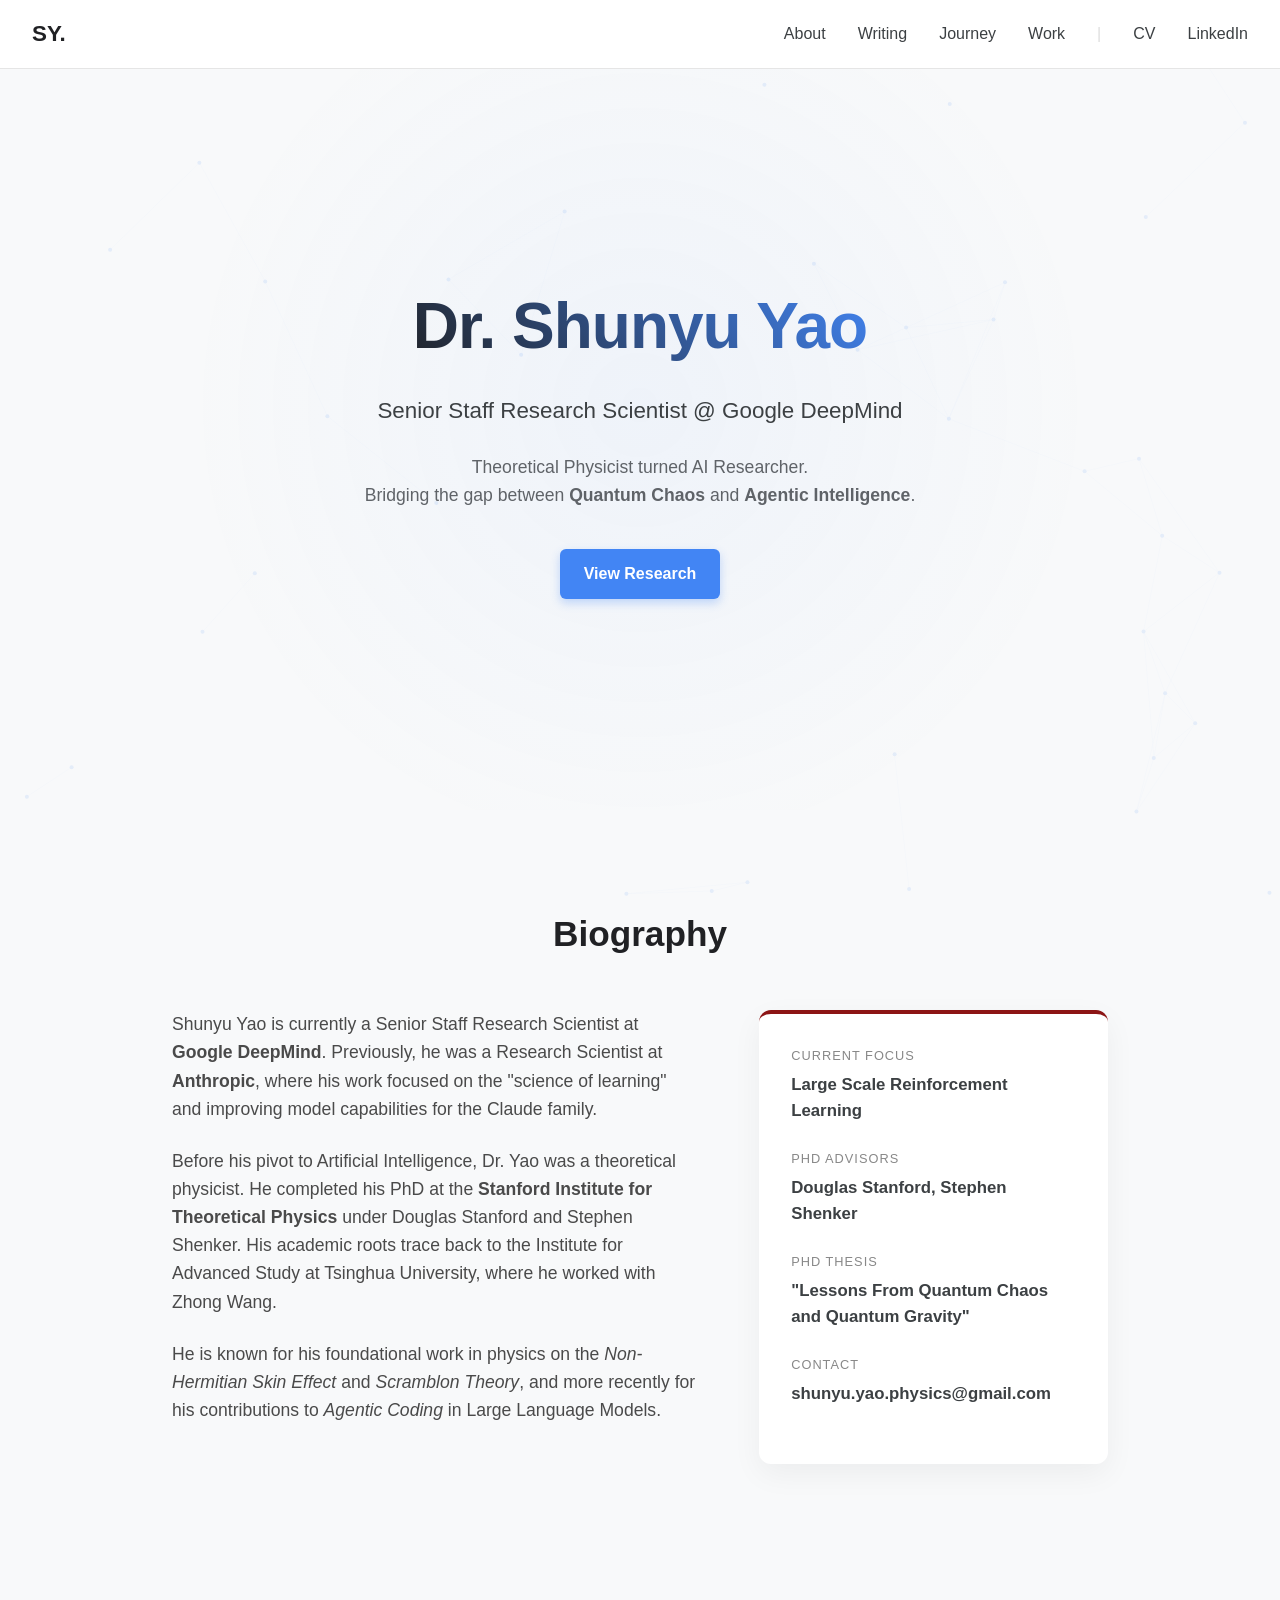
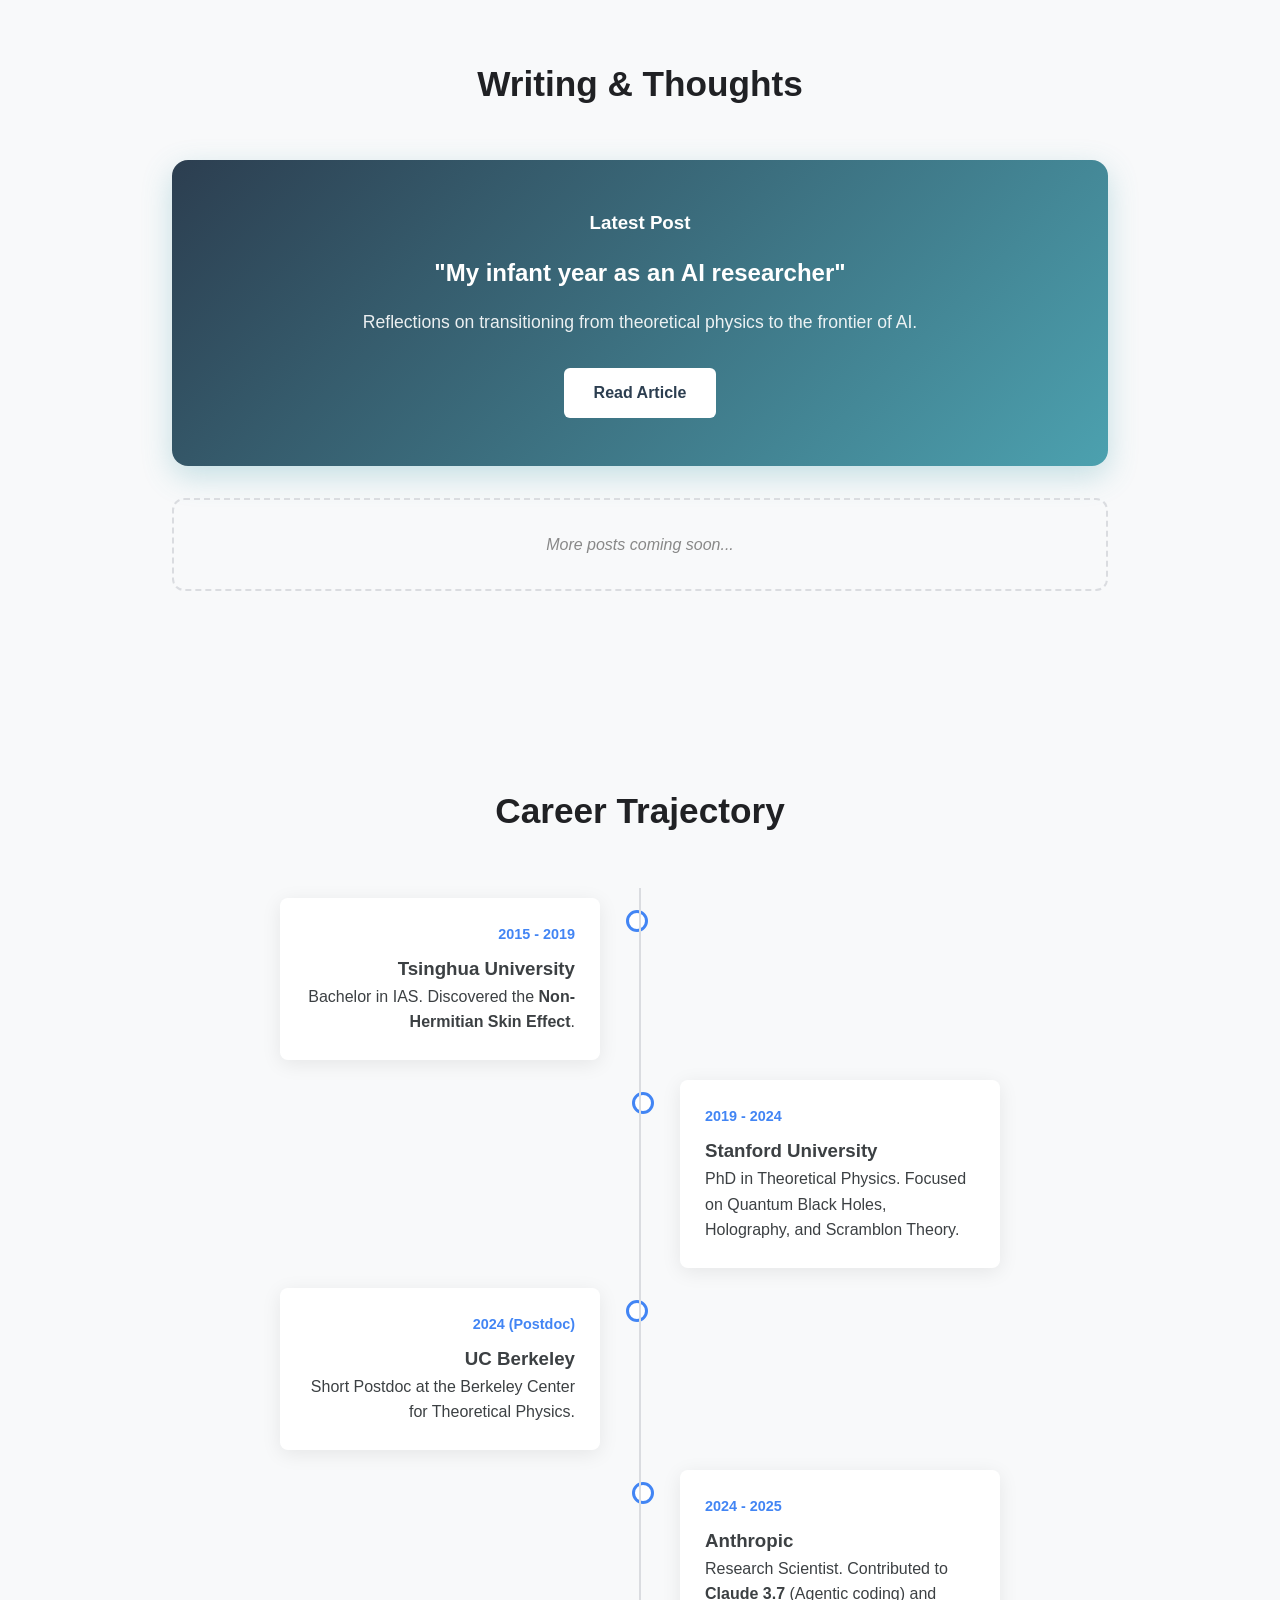
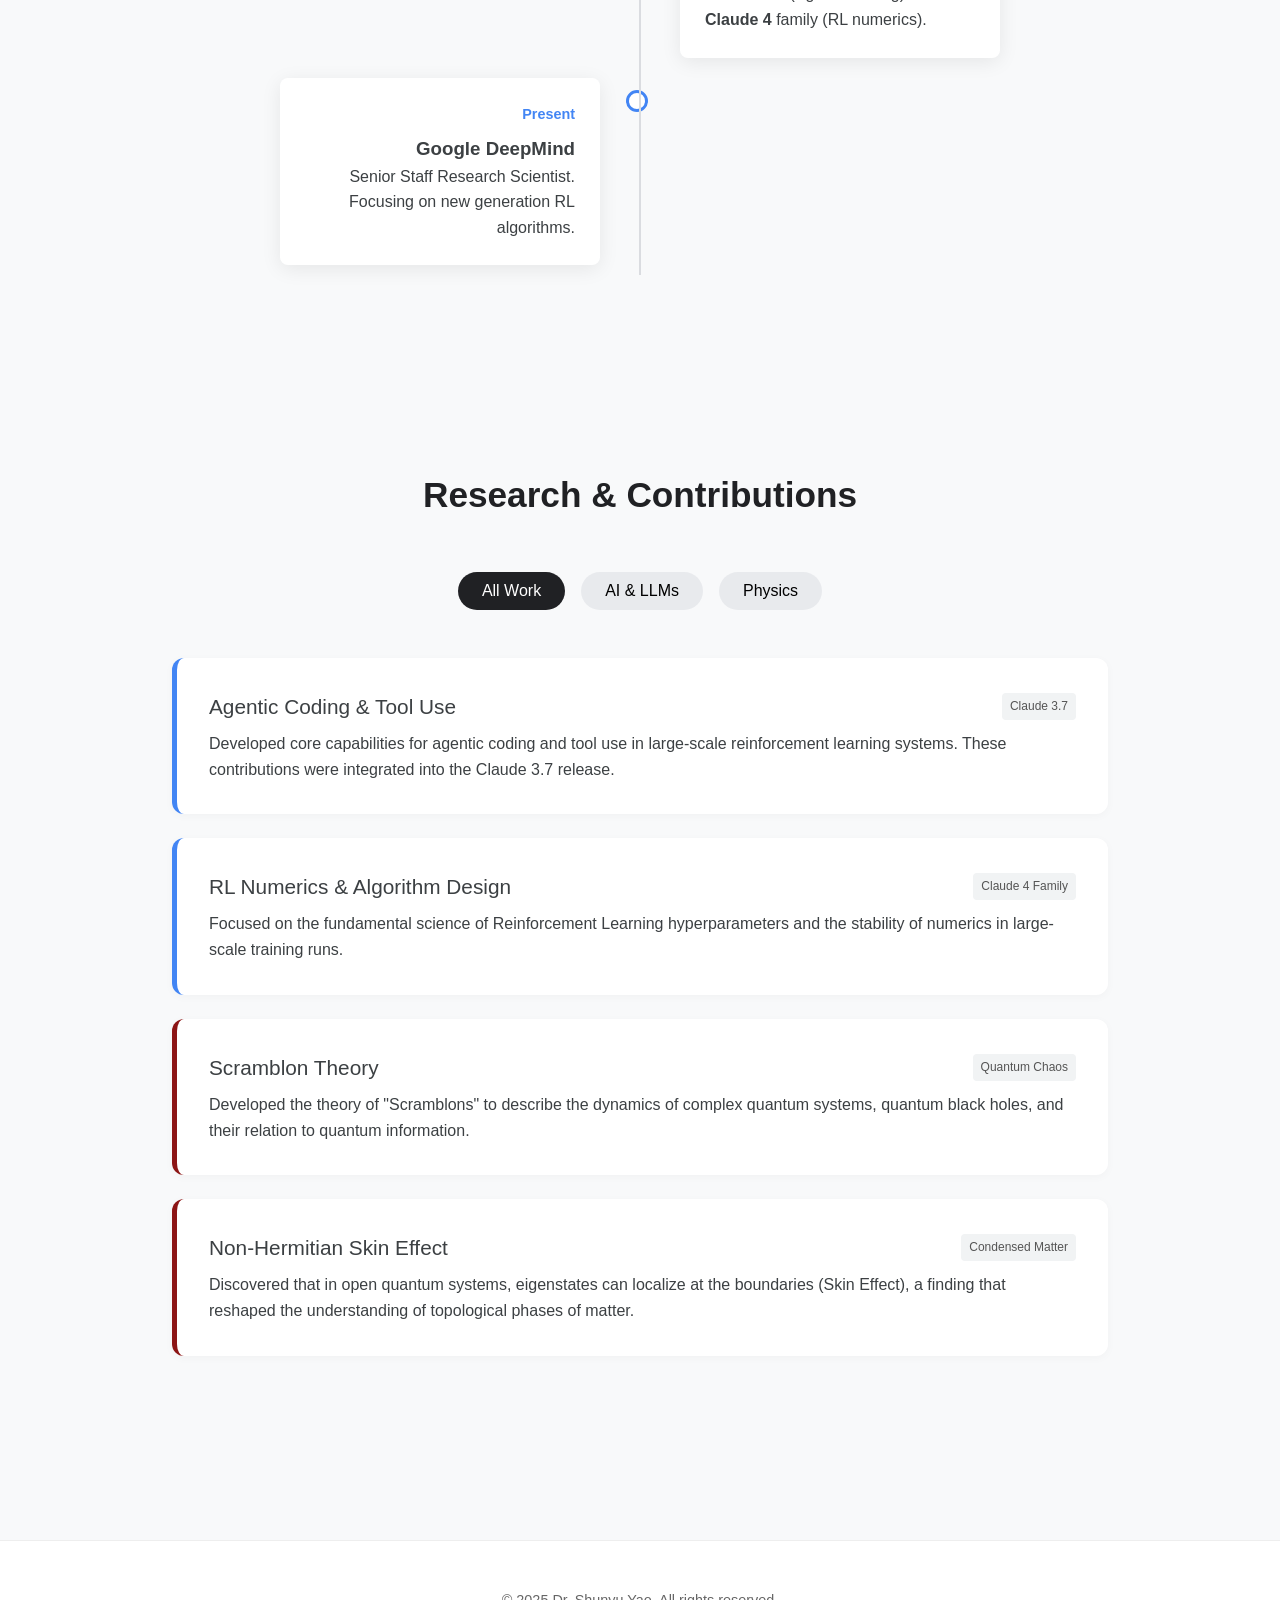
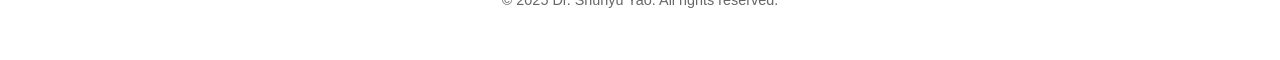
==== commit 7f2327f6: "Update index.html" ====
--- a/index.html
+++ b/index.html
@@ -448,7 +448,7 @@
                 <h3 style="margin-bottom: 1rem;">Latest Post</h3>
                 <p style="font-size: 1.5rem; font-weight: 600; margin-bottom: 1rem;">"My infant year as an AI researcher"</p>
                 <p style="font-size: 1.1rem; opacity: 0.9; margin-bottom: 2rem;">Reflections on transitioning from theoretical physics to the frontier of AI.</p>
-                <a href="#" class="btn" style="background: white; color: #2c3e50; padding: 12px 30px;">Read Article</a>
+                <a href="posts/2025-10-06.html" class="btn" style="background: white; color: #2c3e50; padding: 12px 30px;">Read Article</a>
             </div>
 
             <div class="blog-placeholder">
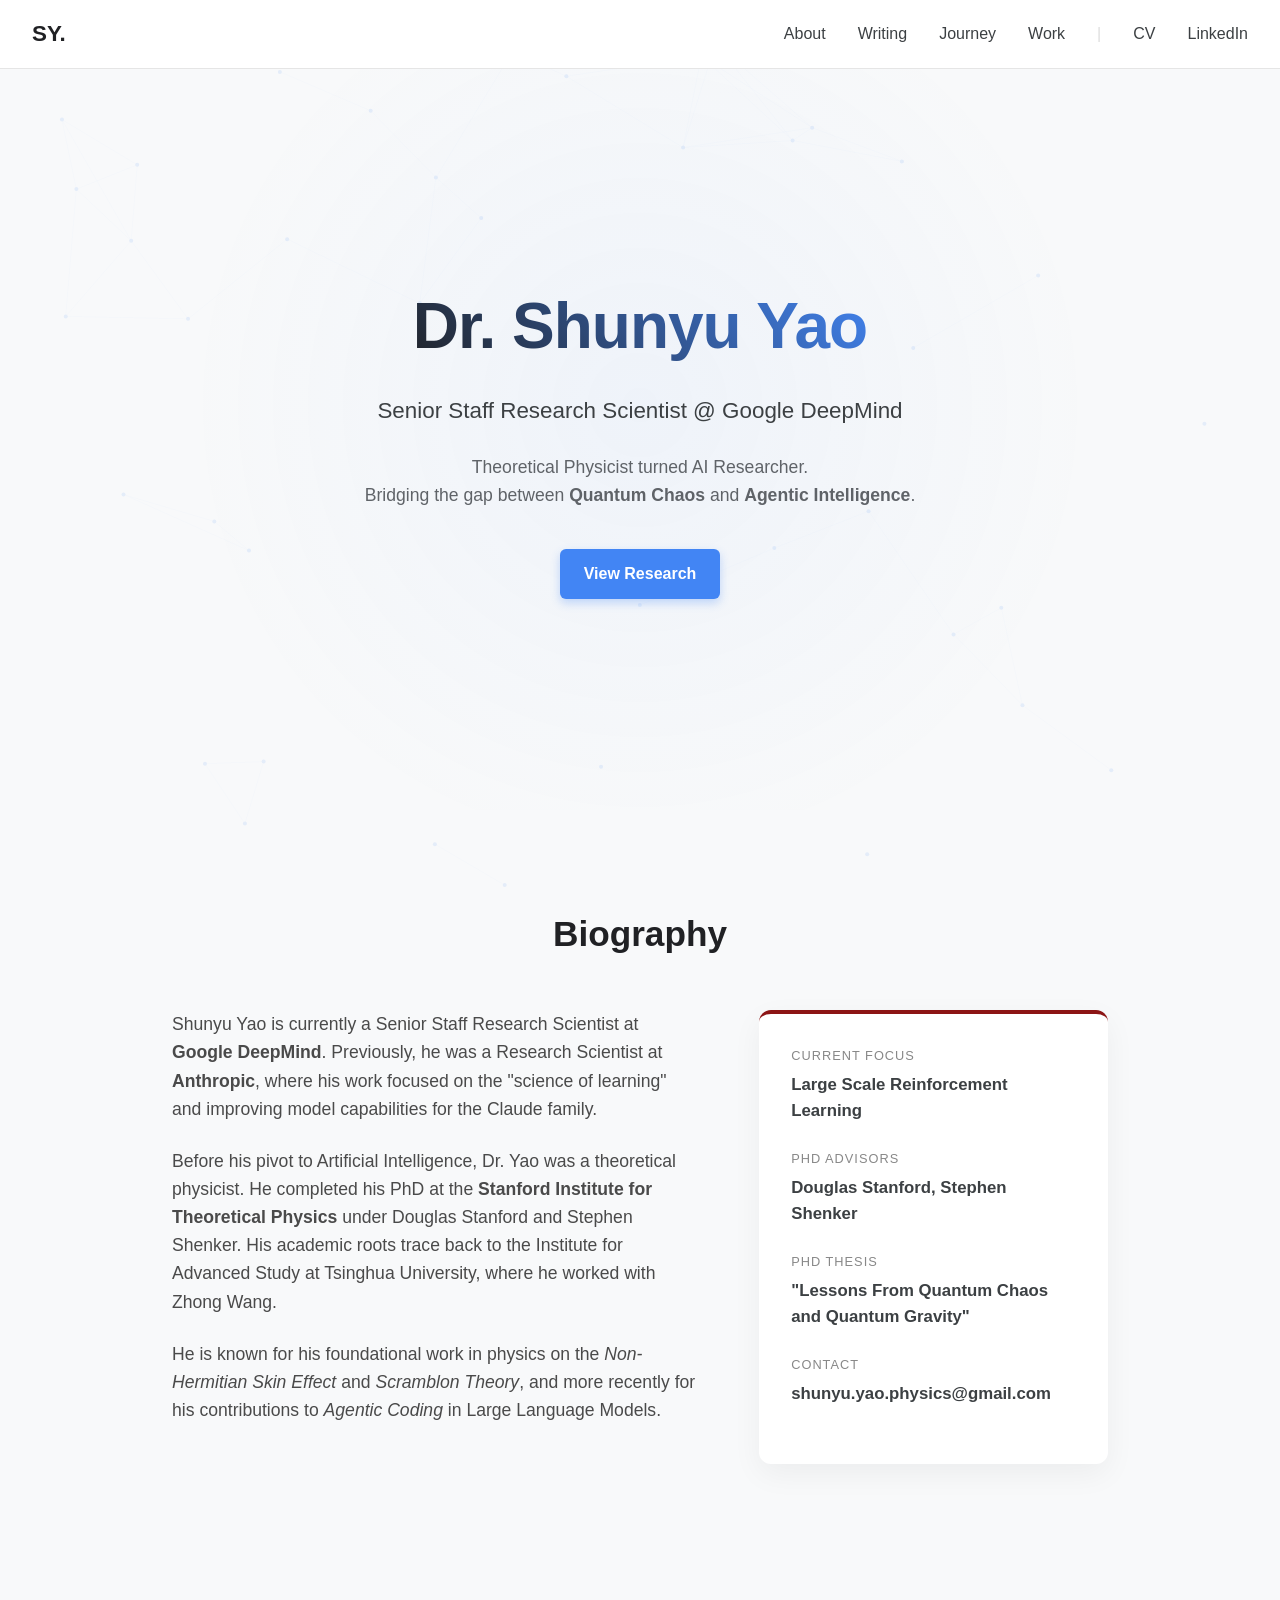
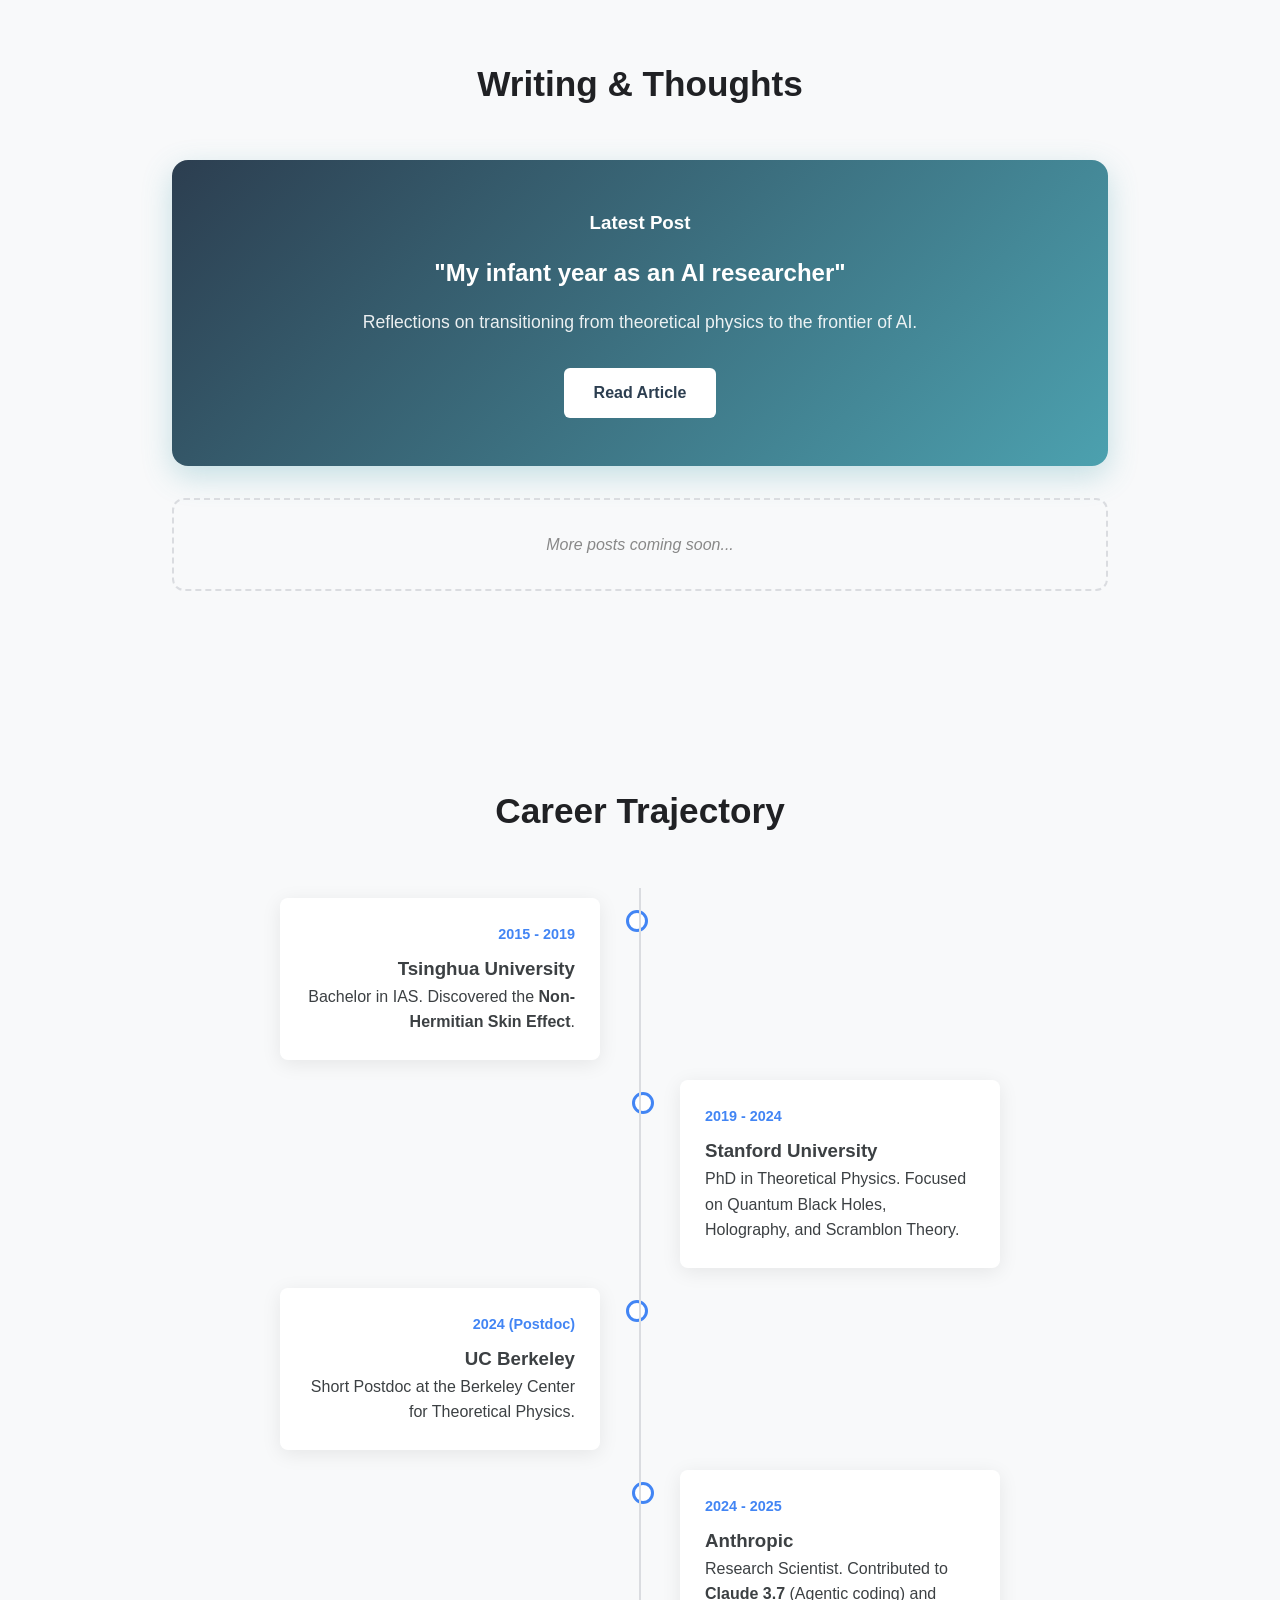
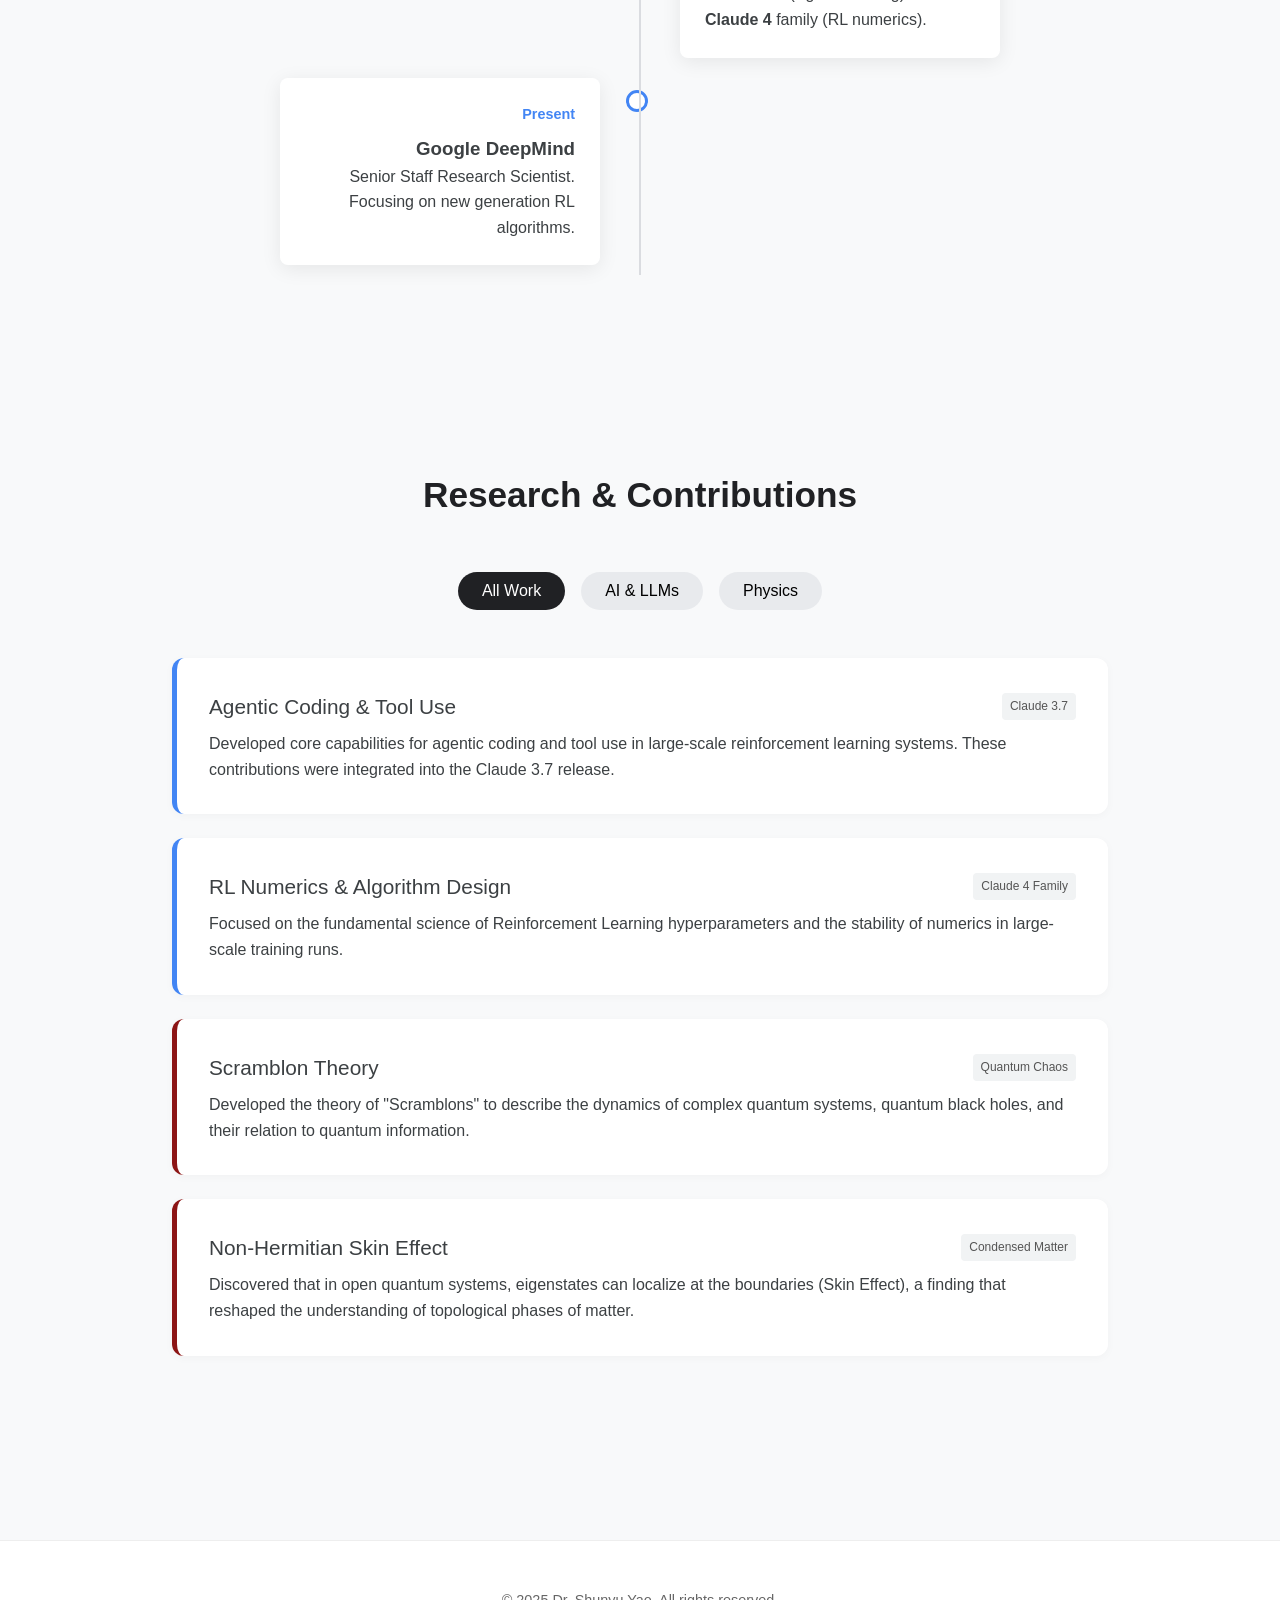
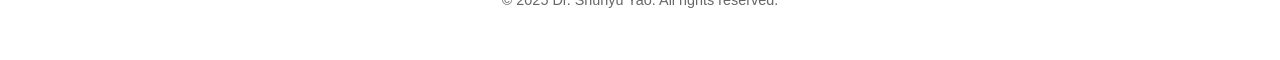
==== commit e99305d6: "Update index.html" ====
--- a/index.html
+++ b/index.html
@@ -389,8 +389,8 @@
             <a href="#timeline">Journey</a>
             <a href="#research">Work</a>
             <span class="nav-separator">|</span>
-            <a href="#" target="Shunyu_Yao_CV.pdf">CV</a>
-            <a href="#" target="https://www.linkedin.com/in/shunyu-yao-204158285/">LinkedIn</a>
+            <a href="Shunyu_Yao_CV.pdf" target="Shunyu_Yao_CV.pdf">CV</a>
+            <a href="https://www.linkedin.com/in/shunyu-yao-204158285/" target="https://www.linkedin.com/in/shunyu-yao-204158285/">LinkedIn</a>
         </div>
     </nav>
 
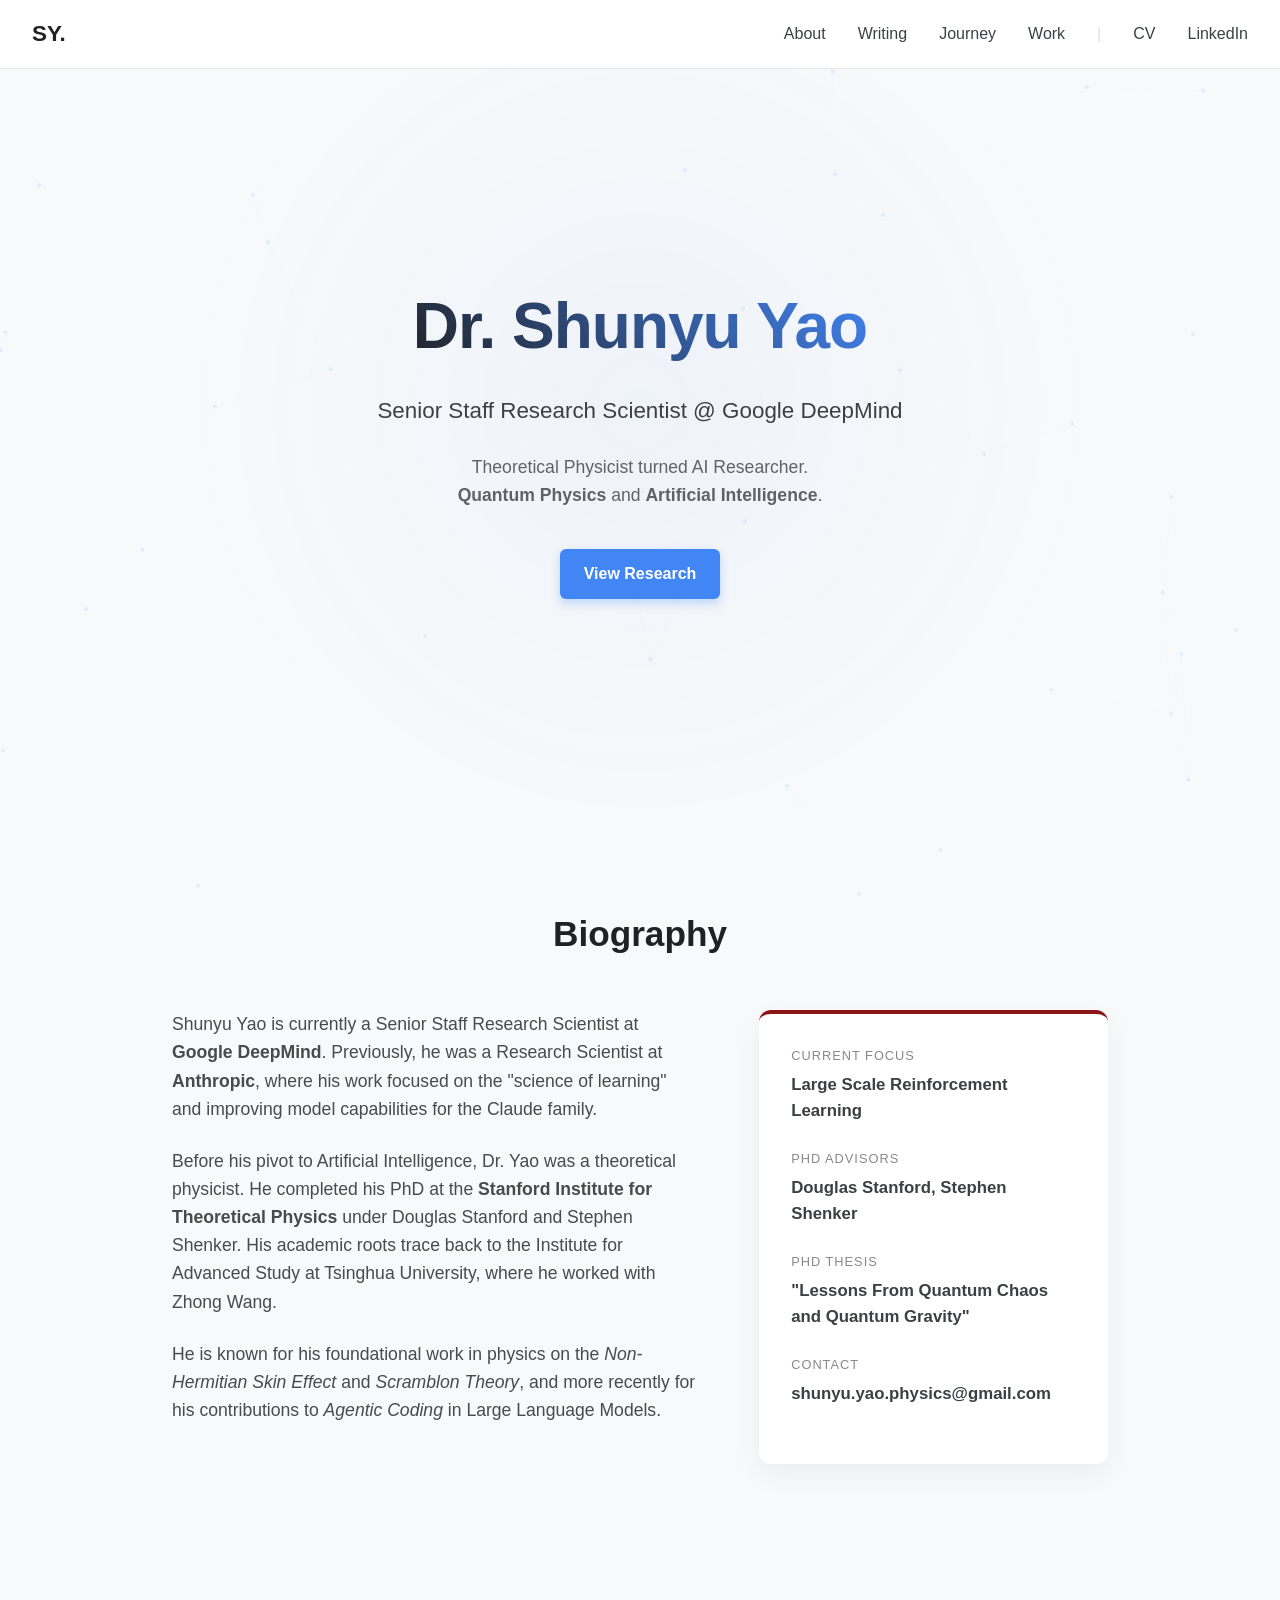
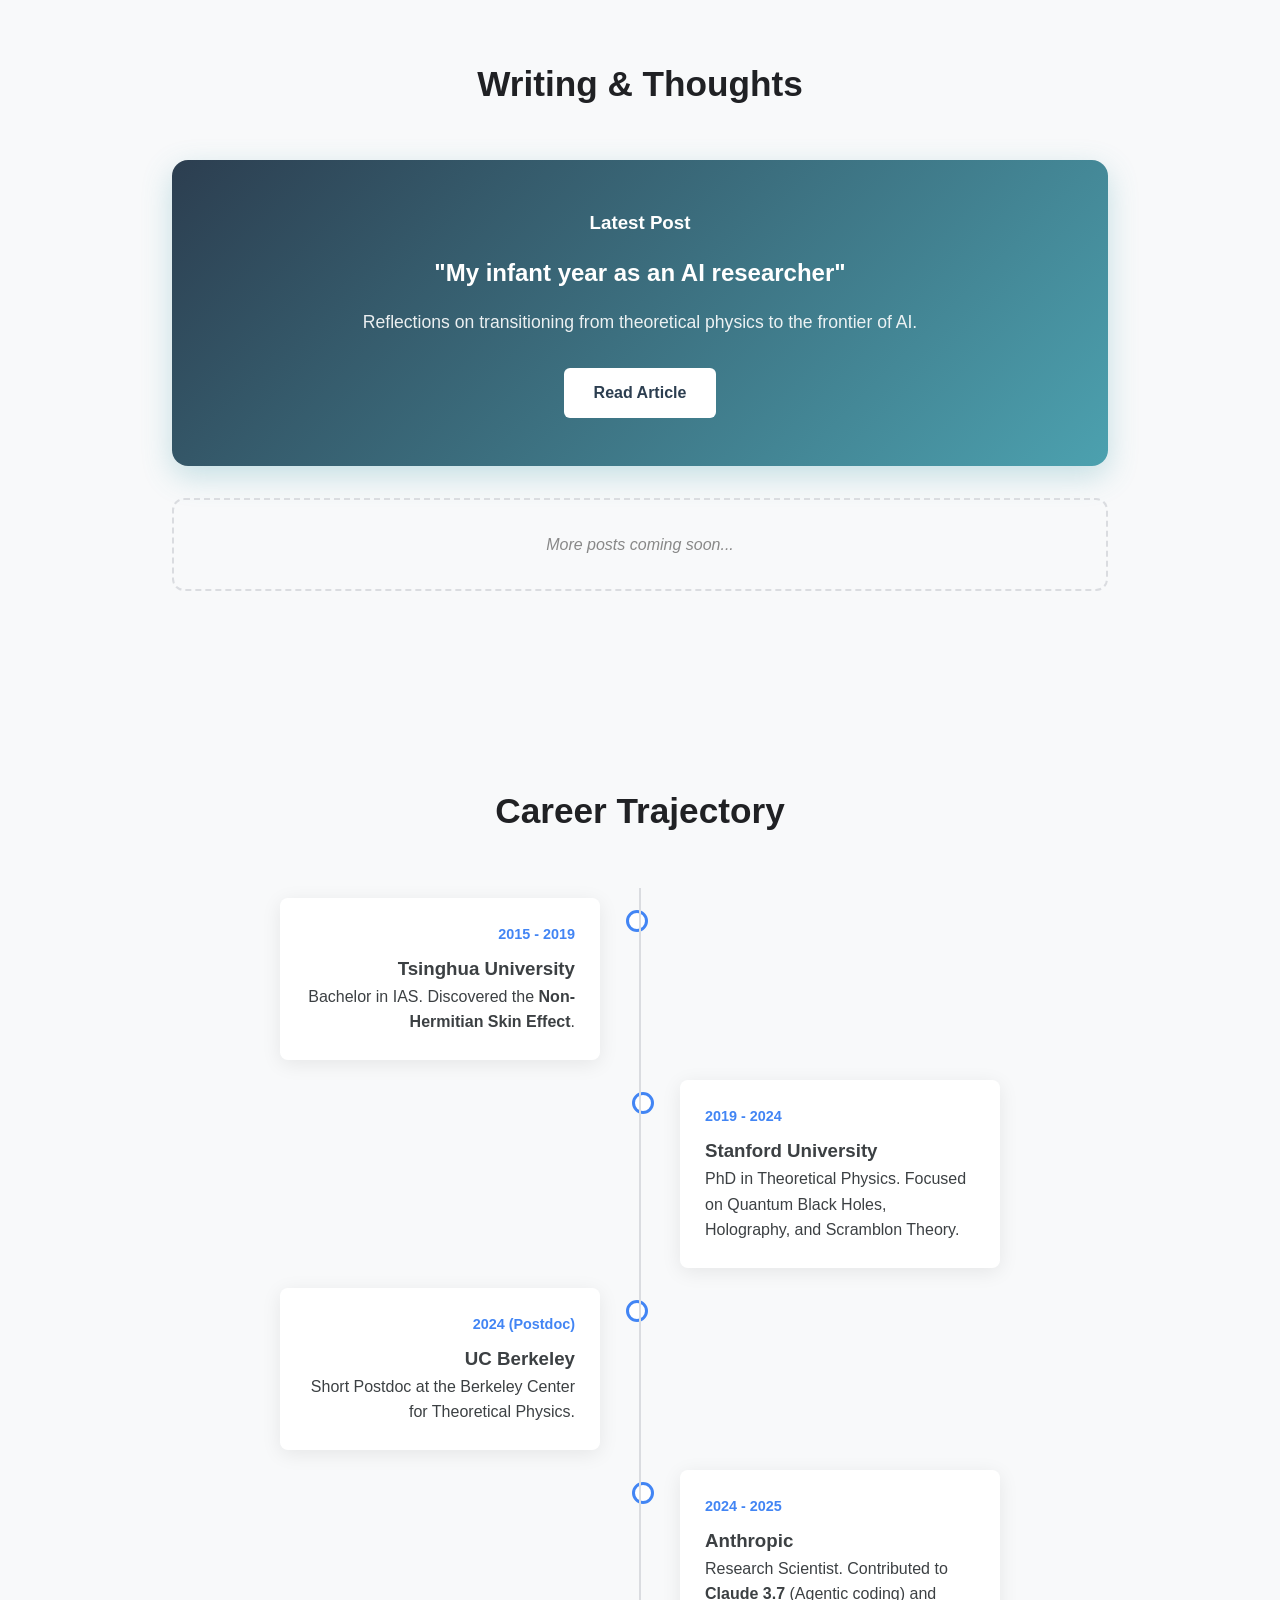
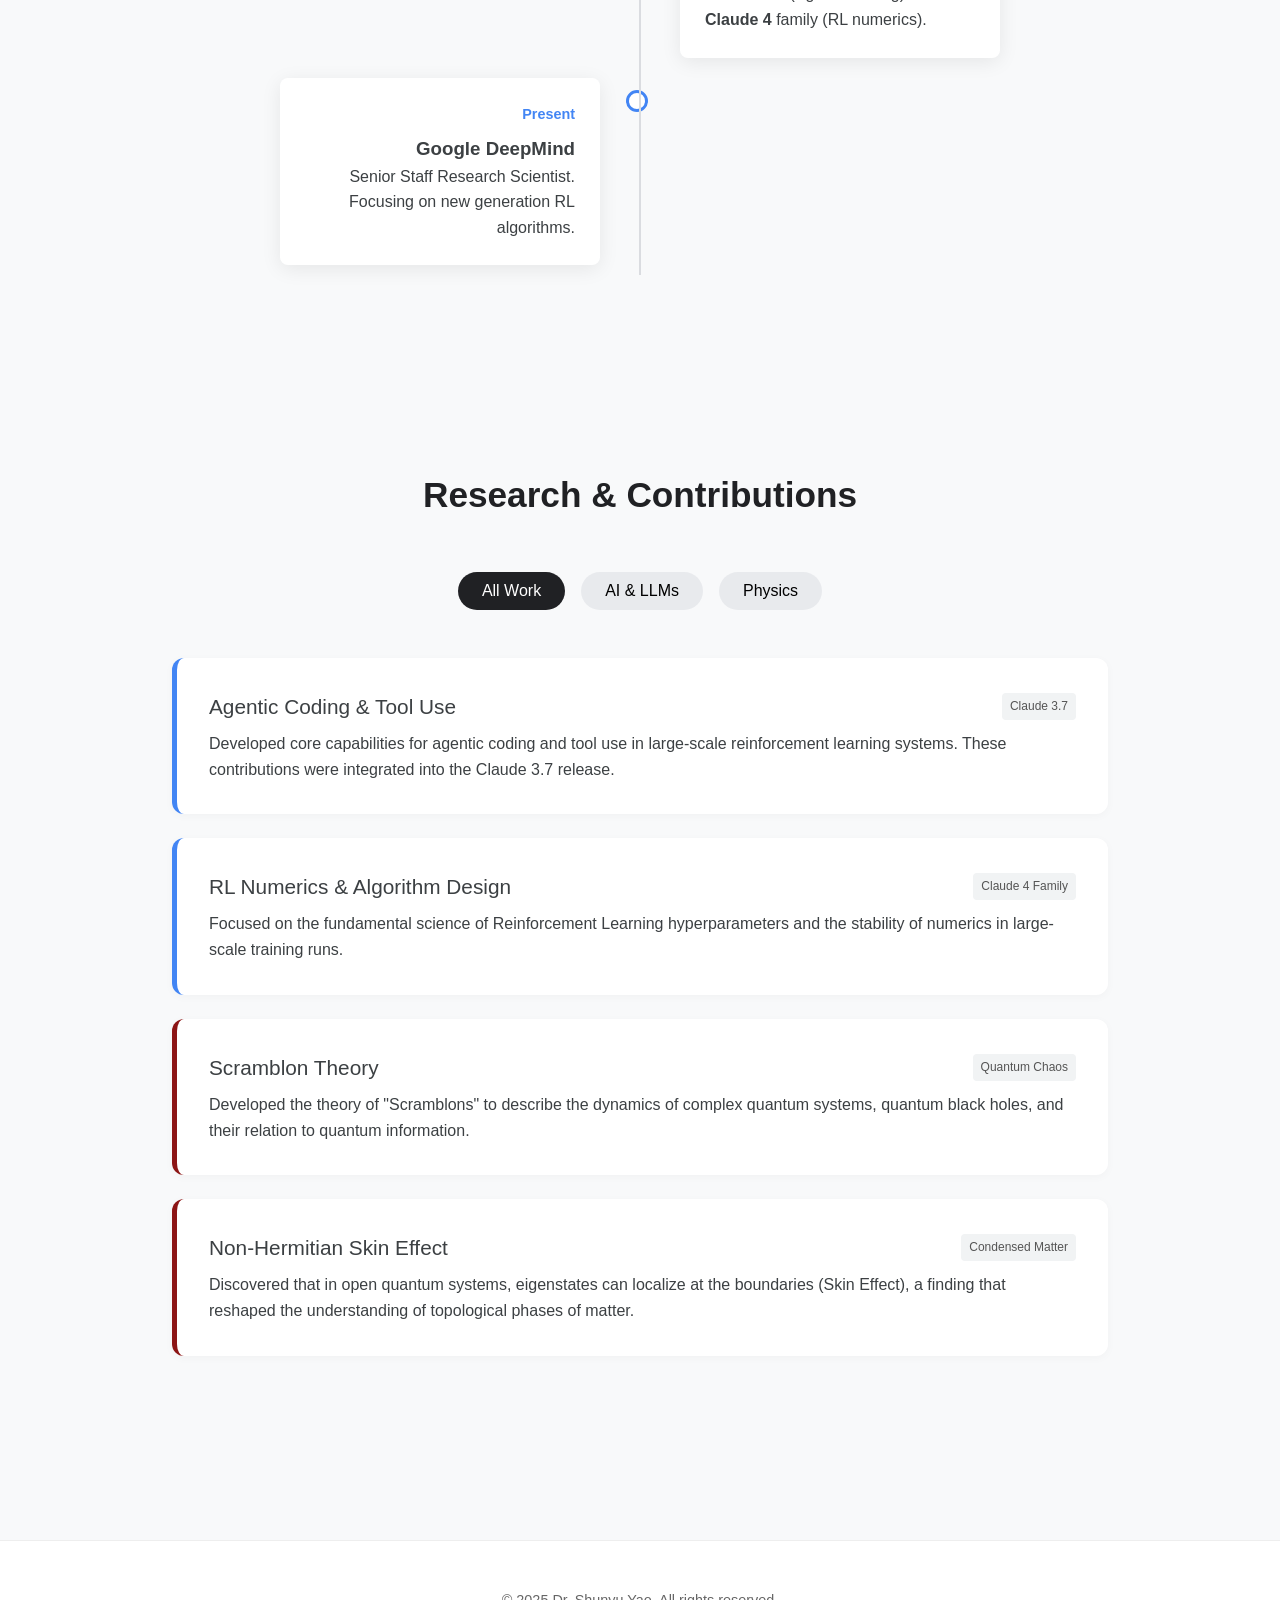
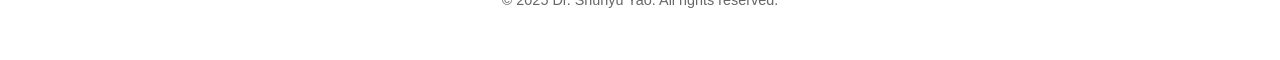
==== commit c4f45a02: "Update index.html" ====
--- a/index.html
+++ b/index.html
@@ -399,7 +399,7 @@
         <div class="subtitle">Senior Staff Research Scientist @ Google DeepMind</div>
         <p class="tagline">
             Theoretical Physicist turned AI Researcher.<br>
-            Bridging the gap between <strong>Quantum Chaos</strong> and <strong>Agentic Intelligence</strong>.
+            <strong>Quantum Physics</strong> and <strong>Artificial Intelligence</strong>.
         </p>
         <div class="hero-buttons">
             <a href="#research" class="btn btn-primary">View Research</a>
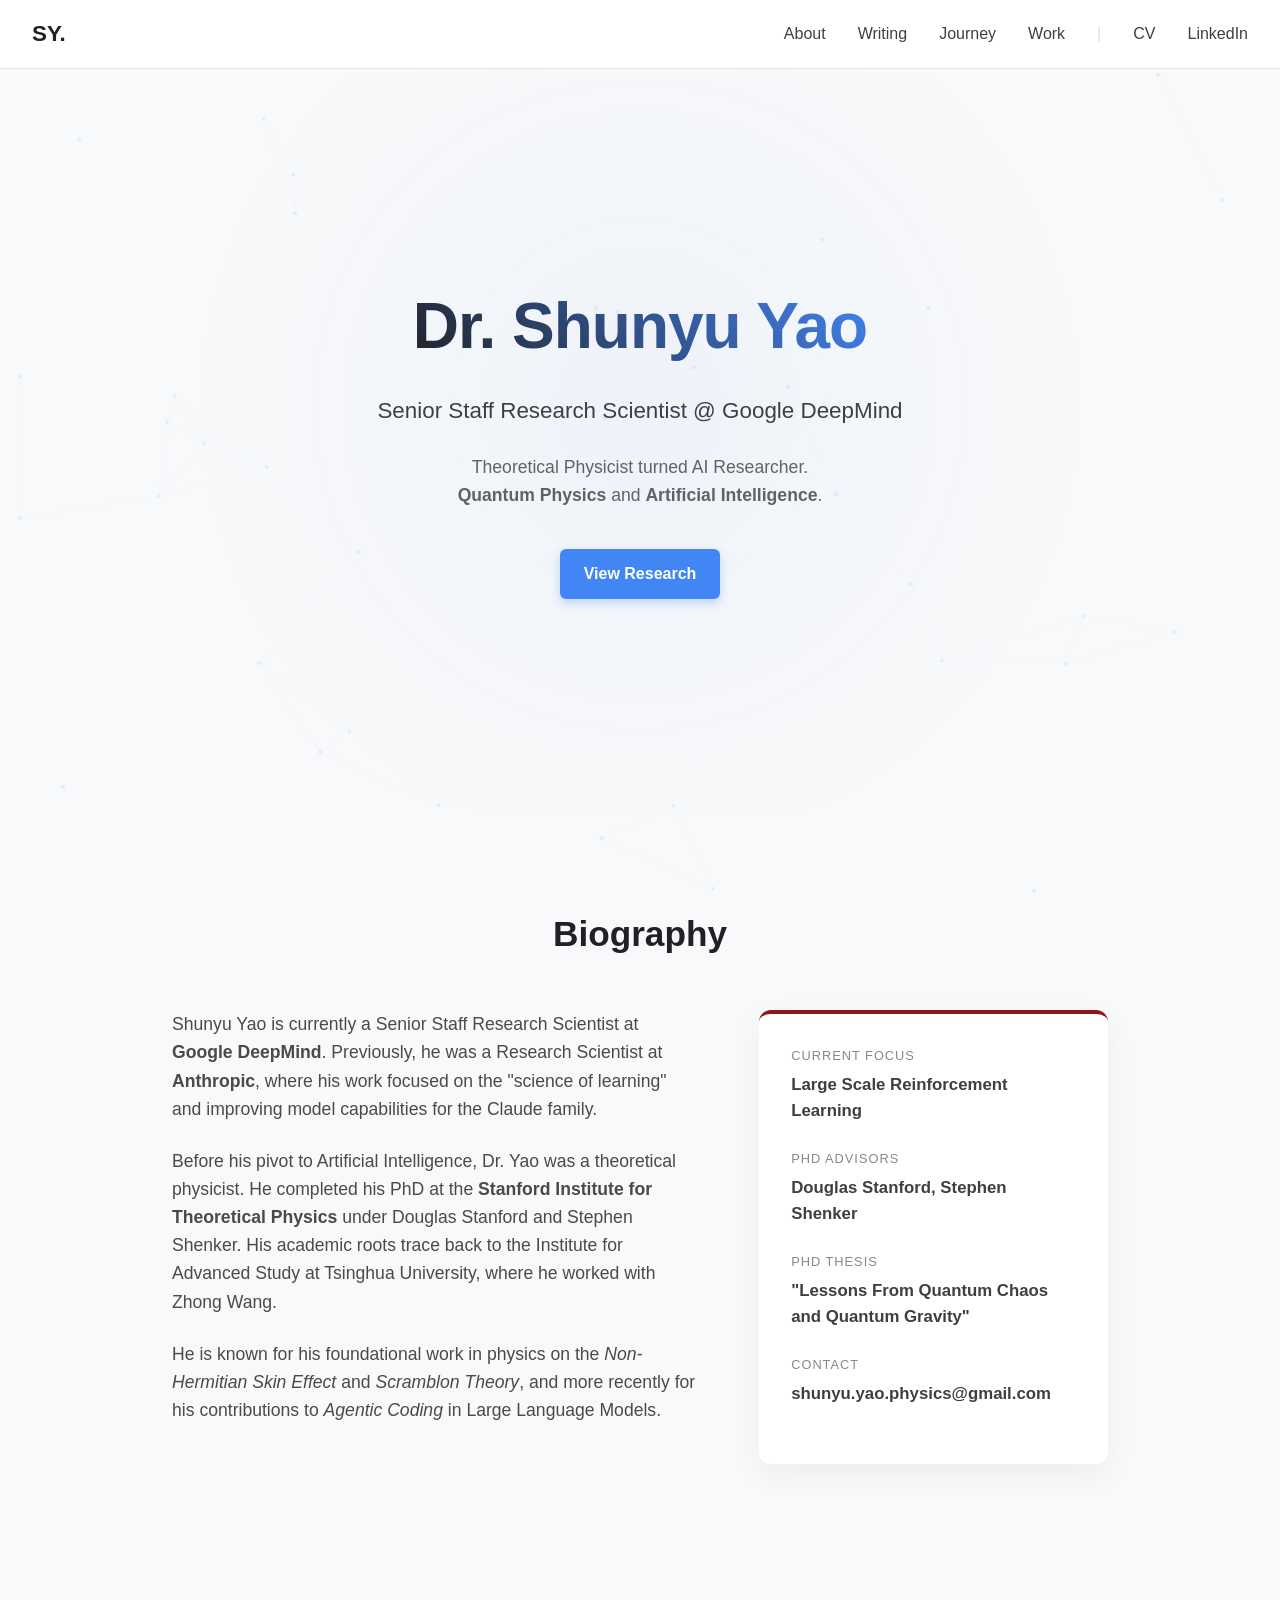
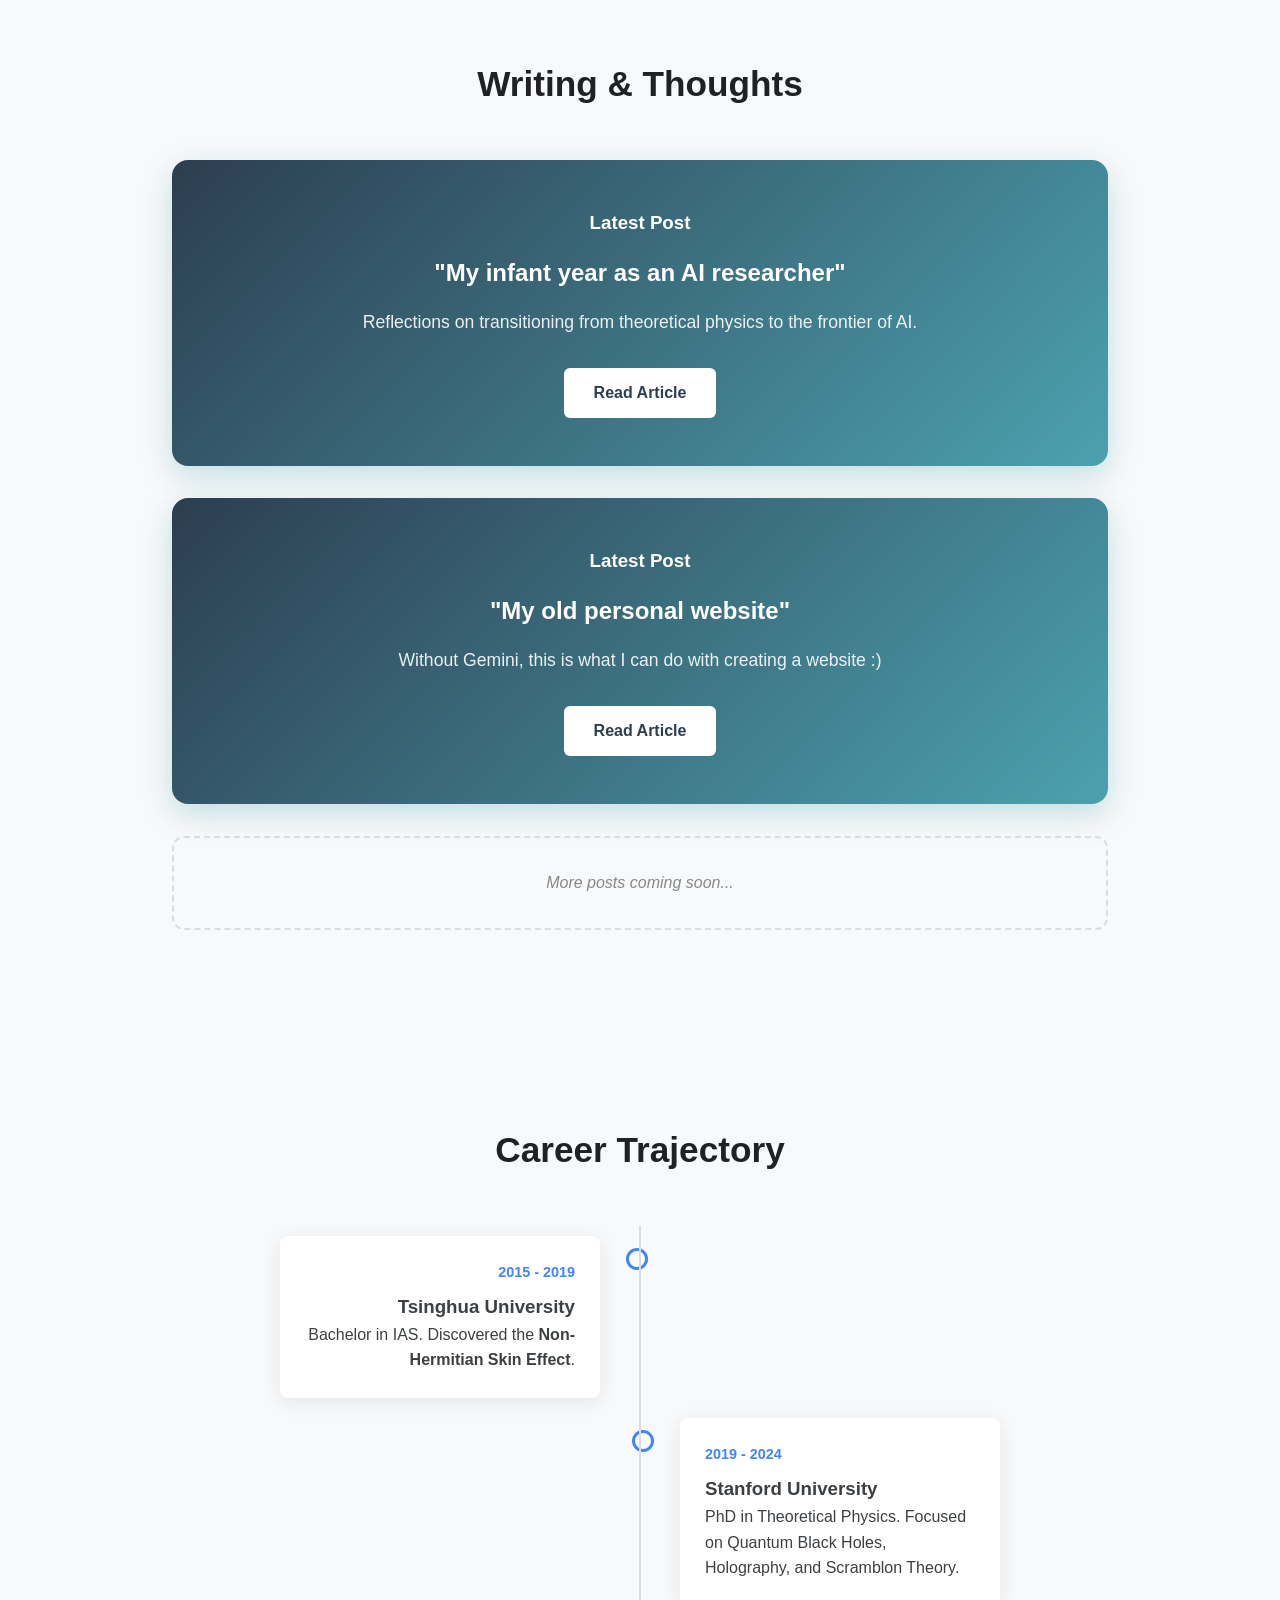
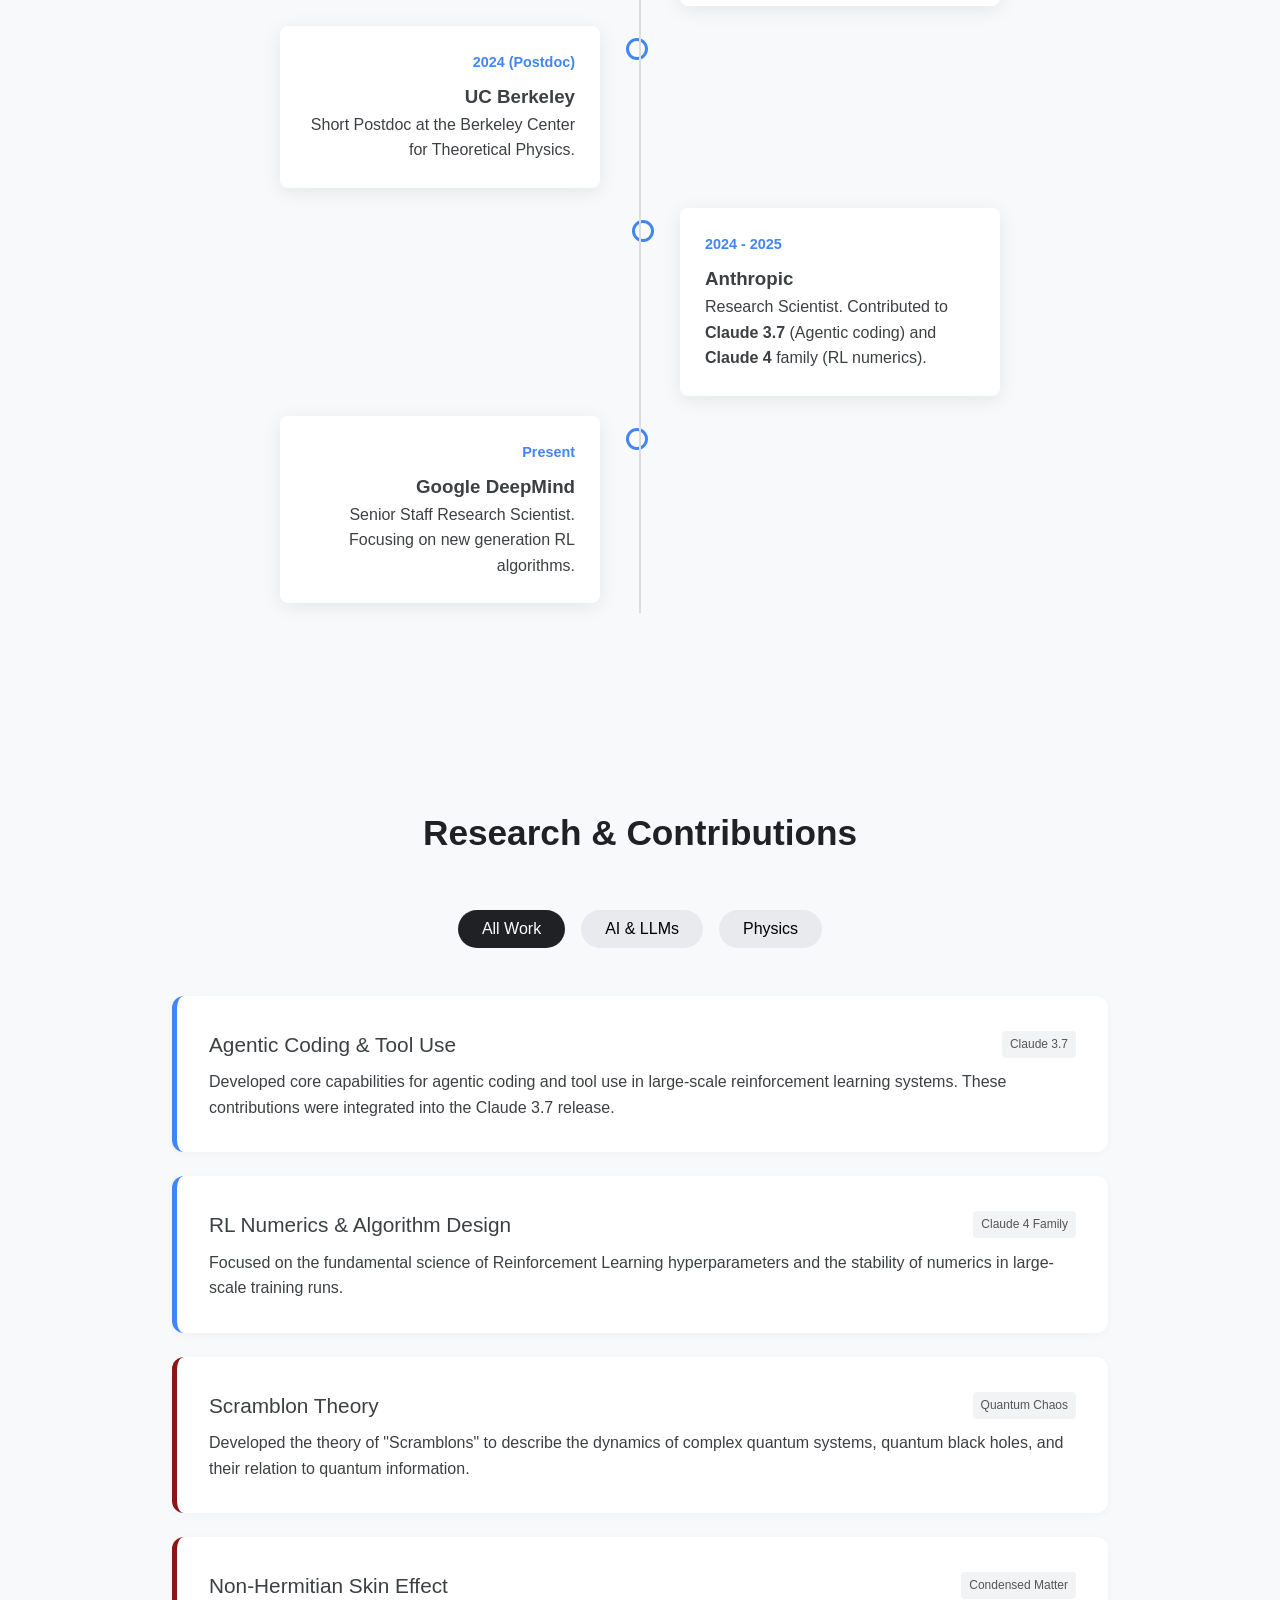
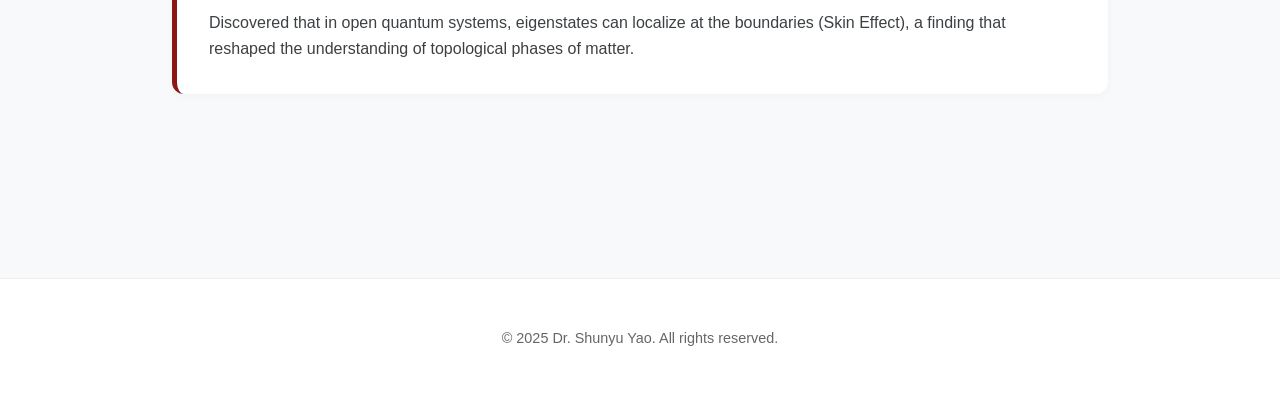
==== commit c028a97c: "Update index.html" ====
--- a/index.html
+++ b/index.html
@@ -449,6 +449,13 @@
                 <p style="font-size: 1.5rem; font-weight: 600; margin-bottom: 1rem;">"My infant year as an AI researcher"</p>
                 <p style="font-size: 1.1rem; opacity: 0.9; margin-bottom: 2rem;">Reflections on transitioning from theoretical physics to the frontier of AI.</p>
                 <a href="posts/2025-10-06.html" class="btn" style="background: white; color: #2c3e50; padding: 12px 30px;">Read Article</a>
+            </div>
+
+            <div class="latest-post-feature">
+                <h3 style="margin-bottom: 1rem;">Latest Post</h3>
+                <p style="font-size: 1.5rem; font-weight: 600; margin-bottom: 1rem;">"My old personal website"</p>
+                <p style="font-size: 1.1rem; opacity: 0.9; margin-bottom: 2rem;">Without Gemini, this is what I can do with creating a website :)</p>
+                <a href="posts/2025-11-18.html" class="btn" style="background: white; color: #2c3e50; padding: 12px 30px;">Read Article</a>
             </div>
 
             <div class="blog-placeholder">
